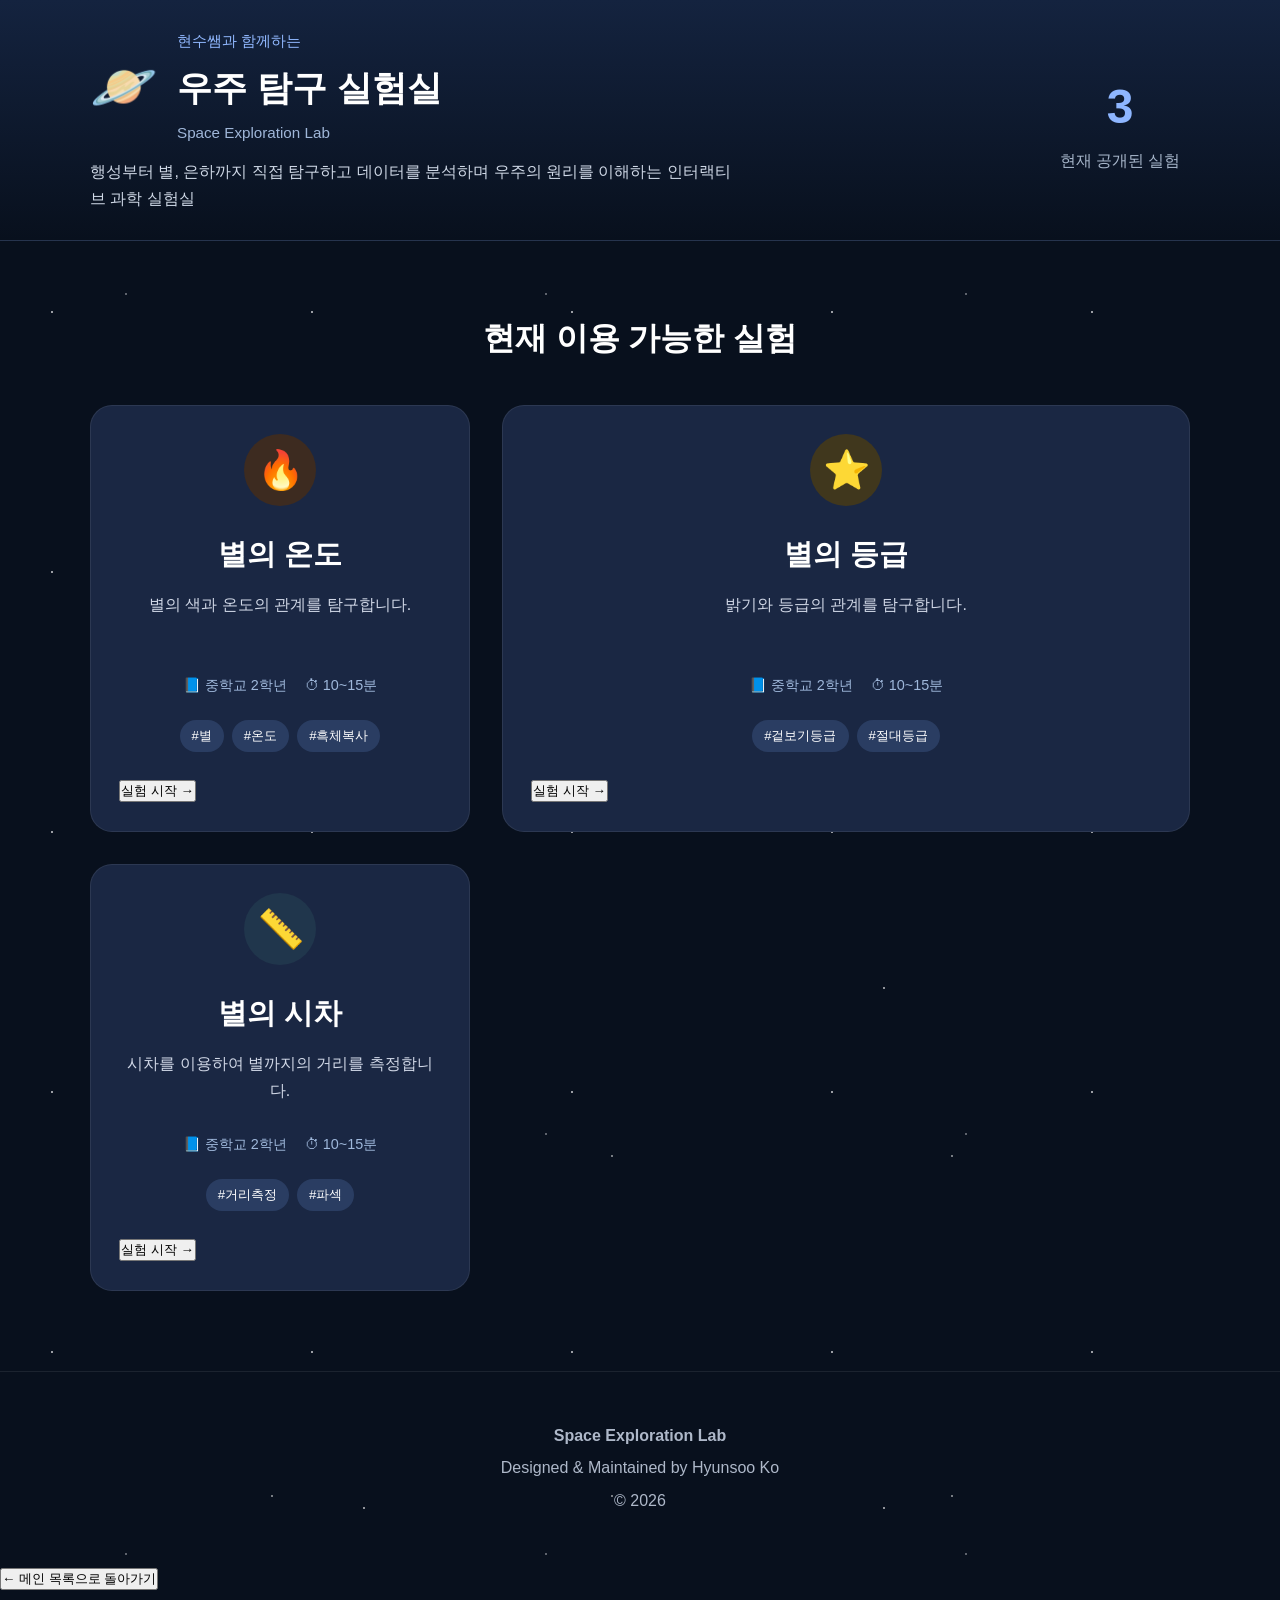
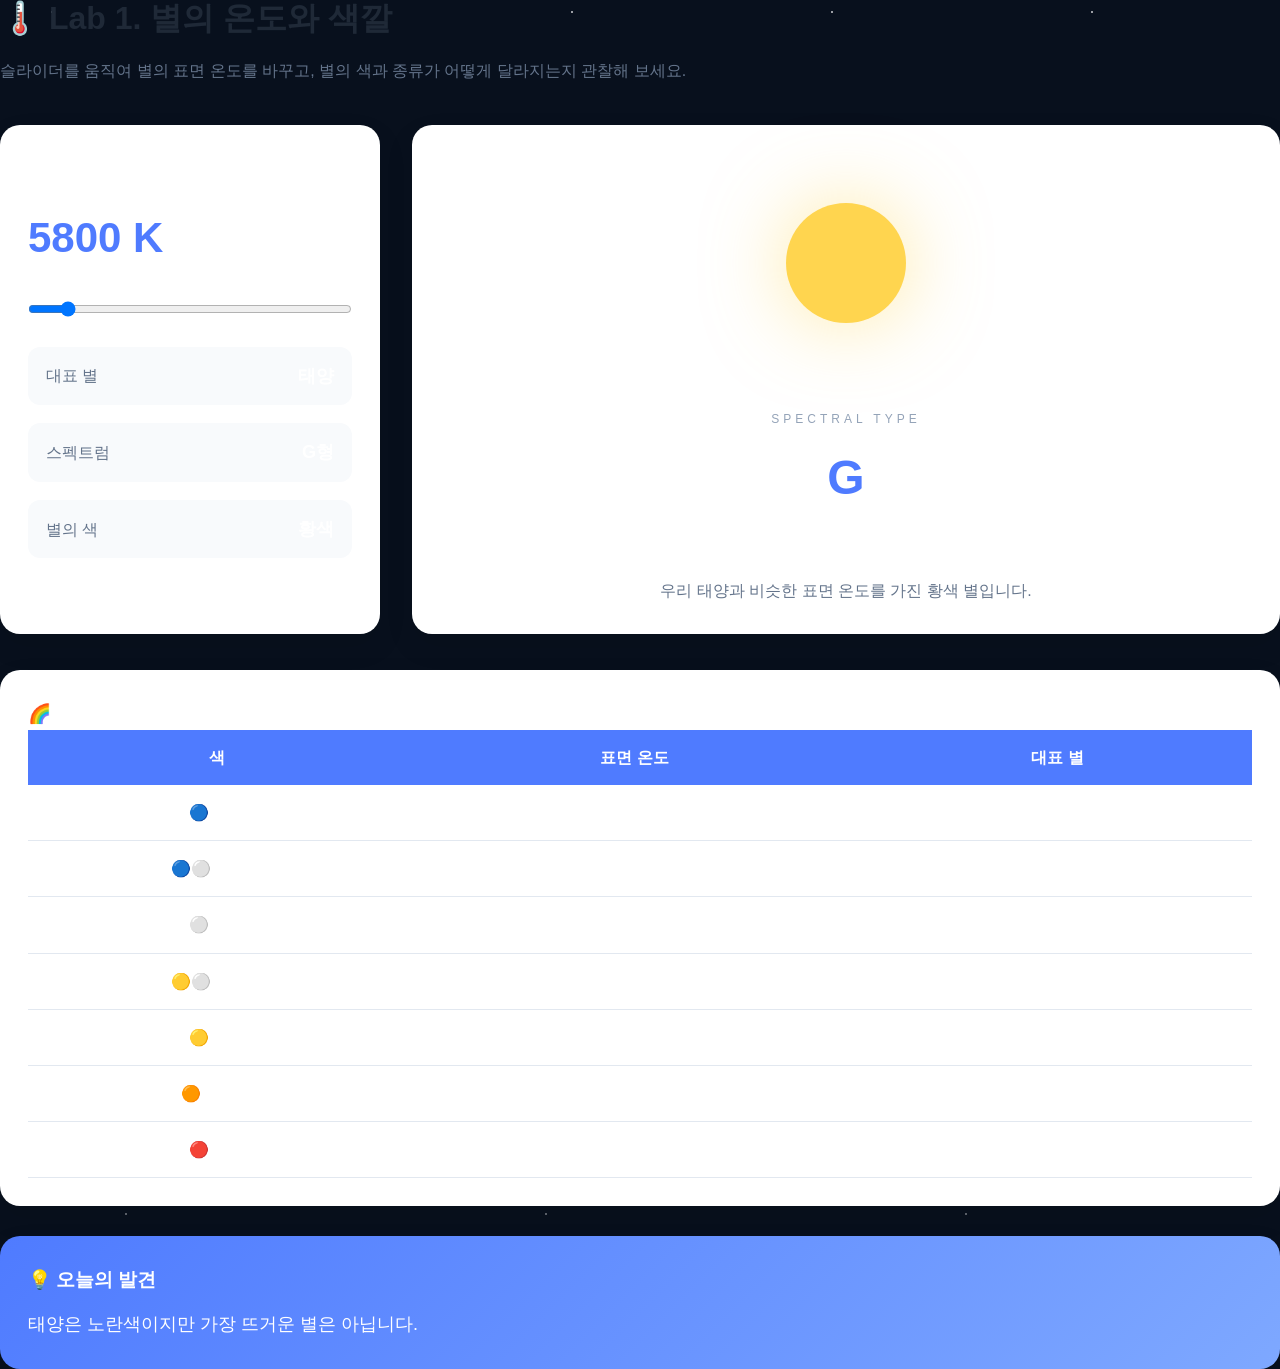
==== index.html @ e0da35cb "Update index.html" ====
<!DOCTYPE html>
<html lang="ko">
<head>
    <meta charset="UTF-8">
    <meta name="viewport" content="width=device-width, initial-scale=1.0">
    <title>현수쌤과 함께하는 우주 탐구 실험실</title>
    <link rel="stylesheet" href="css/style.css">
</head>
<body>

    <!-- ========================================== -->
    <!-- 1. 메인 페이지 (처음 접속 시 보이는 화면) -->
    <!-- ========================================== -->
    <div id="main-page">
        <!-- 상단 헤더 -->
        <header class="hero">
            <div class="hero-content">
                <div class="hero-left">
                    <div class="title-row">
                        <div class="planet">🪐</div>
                        <div>
                            <p class="subtitle">현수쌤과 함께하는</p>
                            <h1>우주 탐구 실험실</h1>
                            <p class="english">Space Exploration Lab</p>
                        </div>
                    </div>
                    <p class="description">
                        행성부터 별, 은하까지 직접 탐구하고 데이터를 분석하며
                        우주의 원리를 이해하는 인터랙티브 과학 실험실
                    </p>
                </div>
                <div class="hero-right">
                    <div class="status-number">3</div>
                    <div class="status-text">현재 공개된 실험</div>
                </div>
            </div>       
        </header>

        <!-- 실험실 선택 카드 그리드 -->
        <main class="container">
            <h2>현재 이용 가능한 실험</h2>
            <section class="lab-grid">

                <!-- [실험 1] 별의 온도 -->
                <article class="lab-card">
                    <div class="icon temperature">🔥</div>
                    <h3>별의 온도</h3>
                    <p class="summary">별의 색과 온도의 관계를 탐구합니다.</p>
                    <div class="info">
                        <span>📘 중학교 2학년</span>
                        <span>⏱ 10~15분</span>
                    </div>
                    <div class="tags">
                        <span>#별</span>
                        <span>#온도</span>
                        <span>#흑체복사</span>
                    </div>
                    <!-- data-target 속성으로 이동할 실험실 ID를 지정합니다 -->
                    <button class="start-btn" data-target="lab1-page">실험 시작 →</button>
                </article>

                <!-- [실험 2] 별의 등급 -->
                <article class="lab-card">
                    <div class="icon magnitude">⭐</div>
                    <h3>별의 등급</h3>
                    <p class="summary">밝기와 등급의 관계를 탐구합니다.</p>
                    <div class="info">
                        <span>📘 중학교 2학년</span>
                        <span>⏱ 10~15분</span>
                    </div>
                    <div class="tags">
                        <span>#겉보기등급</span>
                        <span>#절대등급</span>
                    </div>
                    <button class="start-btn" data-target="lab2-page">실험 시작 →</button>
                </article>

                <!-- [실험 3] 별의 시차 -->
                <article class="lab-card">
                    <div class="icon parallax">📏</div>
                    <h3>별의 시차</h3>
                    <p class="summary">시차를 이용하여 별까지의 거리를 측정합니다.</p>
                    <div class="info">
                        <span>📘 중학교 2학년</span>
                        <span>⏱ 10~15분</span>
                    </div>
                    <div class="tags">
                        <span>#거리측정</span>
                        <span>#파섹</span>
                    </div>
                    <button class="start-btn" data-target="lab3-page">실험 시작 →</button>
                </article>

            </section>
        </main>

        <footer>
            <p><strong>Space Exploration Lab</strong></p>
            <p>Designed & Maintained by Hyunsoo Ko</p>
            <p>© 2026</p>
        </footer>
    </div>


    <!-- ========================================== -->
    <!-- 2. Lab 1 페이지 (기본적으로 숨겨진 상태)   -->
    <!-- ========================================== -->
    <section id="lab1-page" class="lab-page hidden">
        <!-- 메인으로 돌아가는 버튼 -->
        <button class="back-btn">← 메인 목록으로 돌아가기</button>

        <h2 class="lab-title">🌡️ Lab 1. 별의 온도와 색깔</h2>
        <p class="lab-subtitle">
            슬라이더를 움직여 별의 표면 온도를 바꾸고, 별의 색과 종류가 어떻게 달라지는지 관찰해 보세요.
        </p>

        <!-- 실험 영역 (컨트롤러 & 뷰어) -->
        <div class="lab-grid">
            <!-- 왼쪽: 컨트롤 카드 -->
            <div class="control-card">
                <h3>현재 온도</h3>
                <div id="temperatureValue" class="temperature-value">5800 K</div>
                <input id="temperatureSlider" type="range" min="3000" max="30000" step="100" value="5800">

                <div class="star-info">
                    <div class="info-item"><span>대표 별</span><strong id="starName">태양</strong></div>
                    <div class="info-item"><span>스펙트럼</span><strong id="starType">G형</strong></div>
                    <div class="info-item"><span>별의 색</span><strong id="starLabel">황색</strong></div>
                </div>
            </div>

            <!-- 오른쪽: 뷰어 카드 -->
            <div class="viewer-card">
                <div class="star-wrapper">
                    <div id="starGlow" class="star-glow"></div>
                    <div id="star" class="star"></div>
                </div>
                <div class="spectral-text">SPECTRAL TYPE</div>
                <div id="spectralType" class="spectral-type">G</div>
                <h2 id="starDisplayName">태양</h2>
                <p id="starDescription">우리 태양과 비슷한 표면 온도를 가진 황색 별입니다.</p>
            </div>
        </div>

        <!-- 하단 정보 표 -->
        <div class="temperature-table">
            <h3>🌈 별의 색과 표면 온도</h3>
            <table>
                <thead>
                    <tr>
                        <th>색</th>
                        <th>표면 온도</th>
                        <th>대표 별</th>
                    </tr>
                </thead>
                <tbody>
                    <tr data-type="O"><td>🔵 청색</td><td>30,000K 이상</td><td>나오스</td></tr>
                    <tr data-type="B"><td>🔵⚪ 청백색</td><td>10,000~30,000K</td><td>리겔</td></tr>
                    <tr data-type="A"><td>⚪ 백색</td><td>7,500~10,000K</td><td>시리우스</td></tr>
                    <tr data-type="F"><td>🟡⚪ 황백색</td><td>6,000~7,500K</td><td>카노푸스</td></tr>
                    <tr data-type="G"><td>🟡 황색</td><td>5,200~6,000K</td><td>태양</td></tr>
                    <tr data-type="K"><td>🟠 주황색</td><td>3,700~5,200K</td><td>아르크투루스</td></tr>
                    <tr data-type="M"><td>🔴 적색</td><td>3,700K 이하</td><td>베텔게우스</td></tr>
                </tbody>
            </table>
        </div>

        <div class="discovery-card">
            <h3>💡 오늘의 발견</h3>
            <p id="discoveryText">태양은 노란색이지만 가장 뜨거운 별은 아닙니다.</p>
        </div>
    </section>

    <!-- 스크립트 연결 -->
    <script src="js/data.js"></script>
    <script src="js/dom.js"></script>
    <script src="js/lab1.js"></script>
    <script src="js/app.js"></script>
</body>
</html>
---- css/style.css ----
/* ===================================
   RESET
=================================== */

*{
    margin:0;
    padding:0;
    box-sizing:border-box;
}

body{

    font-family:
    "Pretendard",
    "Noto Sans KR",
    sans-serif;

    background:#08101d;

    color:white;

    line-height:1.7;

    /* 은은한 별 */
    background-image:
    radial-gradient(circle at 20% 20%, rgba(255,255,255,.6) 1px, transparent 1px),
    radial-gradient(circle at 80% 40%, rgba(255,255,255,.45) 1px, transparent 1px),
    radial-gradient(circle at 30% 70%, rgba(255,255,255,.35) 1px, transparent 1px),
    radial-gradient(circle at 70% 90%, rgba(255,255,255,.55) 1px, transparent 1px);

    background-size:
    260px 260px,
    340px 340px,
    420px 420px,
    520px 520px;

}


/* ===================================
   HERO
=================================== */

.hero{

    padding:28px 24px;

    background:
    linear-gradient(
    180deg,
    #14233f,
    #08101d);

    border-bottom:1px solid rgba(255,255,255,.08);

}

.hero-content{

    max-width:1100px;

    margin:auto;

    display:flex;

    justify-content:space-between;

    align-items:center;

    gap:40px;

}

.hero-left{

    flex:1;

}

.title-row{

    display:flex;

    align-items:center;

    gap:20px;

    margin-bottom:12px;

}

.planet{

    font-size:54px;

}

.subtitle{

    color:#91b8ff;

    font-size:.95rem;

    margin-bottom:4px;

}

.hero h1{

    font-size:2.2rem;

    margin-bottom:2px;

}

.english{

    color:#9fb6d8;

    font-size:.95rem;

}

.description{

    color:#cfd8e6;

    max-width:650px;

}

.hero-right{

    text-align:center;

    min-width:140px;

}

.status-number{

    font-size:3rem;

    font-weight:700;

    color:#8eb6ff;

}

.hero-right{

    text-align:center;

    min-width:140px;

}

.status{

    margin-top:30px;

    display:inline-block;

    padding:10px 22px;

    border-radius:999px;

    background:rgba(255,255,255,.08);

    border:1px solid rgba(255,255,255,.08);

}

.status-number{

    font-size:3rem;

    font-weight:700;

    color:#8eb6ff;

}

.status-text{

    color:#a7b6ca;

}

/* ===================================
   CONTAINER
=================================== */

.container{

    width:min(1100px,92%);

    margin:70px auto;

}

.container h2{

    text-align:center;

    font-size:2rem;

    margin-bottom:40px;

}


/* ===================================
   GRID
=================================== */

.lab-grid{

    display:grid;

    grid-template-columns:
    repeat(auto-fit,minmax(270px,310px));

    justify-content:center;

    gap:26px;

}


/* ===================================
   CARD
=================================== */

.lab-card{

    background:#1a2743;

    border-radius:22px;

    padding:28px;

    border:1px solid rgba(255,255,255,.08);

    transition:.25s;

}

.lab-card:hover{

    transform:translateY(-6px);

    border-color:#5b93ff;

    box-shadow:
    0 12px 30px rgba(0,0,0,.35);

}


/* ===================================
   ICON
=================================== */

.icon{

    width:72px;

    height:72px;

    margin:0 auto 24px;

    border-radius:50%;

    display:flex;

    justify-content:center;

    align-items:center;

    font-size:38px;

    transition:.25s;

}

/* 카드별 색 */

.temperature{

    background:#3d2b20;

}

.magnitude{

    background:#40371d;

}

.parallax{

    background:#20364c;

}

.lab-card:hover .icon{

    transform:scale(1.08);

}


/* ===================================
   TEXT
=================================== */

.lab-card h3{

    text-align:center;

    font-size:1.8rem;

    margin-bottom:12px;

}

.summary{

    text-align:center;

    color:#d0d7e6;

    min-height:60px;

}


/* ===================================
   INFO
=================================== */

.info{

    display:flex;

    justify-content:center;

    gap:18px;

    flex-wrap:wrap;

    margin:22px 0;

    color:#9fb8db;

    font-size:.9rem;

}


/* ===================================
   TAG
=================================== */

.tags{

    display:flex;

    justify-content:center;

    gap:8px;

    flex-wrap:wrap;

    margin-bottom:24px;

}

.tags span{

    background:#2a3d62;

    padding:5px 12px;

    border-radius:20px;

    font-size:.82rem;

}


/* ===================================
   BUTTON
=================================== */

.btn{

    display:block;

    text-align:center;

    text-decoration:none;

    padding:14px;

    border-radius:14px;

    background:#5f84f4;

    color:white;

    font-weight:700;

    transition:.25s;

}

.btn:hover{

    background:#7b9dff;

}


/* ===================================
   FOOTER
=================================== */

footer{

    margin-top:80px;

    padding:45px;

    text-align:center;

    color:#aeb8c9;

    border-top:1px solid rgba(255,255,255,.08);

}

footer p{

    margin:5px 0;

}


/* ===================================
   MOBILE
=================================== */

@media(max-width:768px){

.hero-content{

    flex-direction:column;

    text-align:center;

}

.title-row{

    justify-content:center;

}

.description{

    text-align:center;

}

}

/* ======================================
   LAB 1 : 별의 온도와 색깔
====================================== */

.lab-section{
    max-width:1200px;
    margin:80px auto;
    padding:0 24px;
}

.lab-title{
    font-size:2rem;
    font-weight:700;
    color:#1f2937;
    margin-bottom:12px;
}

.lab-subtitle{
    color:#64748b;
    margin-bottom:40px;
    line-height:1.7;
}

.lab-grid{

    display:grid;

    grid-template-columns:380px 1fr;

    gap:32px;

    align-items:stretch;

}

/* -----------------------
   카드 공통
------------------------ */

.control-card,
.viewer-card,
.temperature-table,
.discovery-card{

    background:white;

    border-radius:20px;

    padding:28px;

    box-shadow:0 12px 30px rgba(0,0,0,.08);

}

/* -----------------------
   왼쪽 카드
------------------------ */

.control-card h3{

    margin-bottom:18px;

}

.temperature-value{

    font-size:42px;

    font-weight:800;

    color:#4F7BFF;

    margin-bottom:24px;

}

#temperatureSlider{

    width:100%;

    margin-bottom:30px;

    cursor:pointer;

}

/* -----------------------
   정보 카드
------------------------ */

.star-info{

    display:flex;

    flex-direction:column;

    gap:18px;

}

.info-item{

    display:flex;

    justify-content:space-between;

    align-items:center;

    padding:14px 18px;

    border-radius:12px;

    background:#f8fafc;

}

.info-item span{

    color:#64748b;

}

.info-item strong{

    font-size:18px;

}

/* -----------------------
   오른쪽
------------------------ */

.viewer-card{

    display:flex;

    flex-direction:column;

    justify-content:center;

    align-items:center;

    text-align:center;

}

/* 별 */

.star-wrapper{

    position:relative;

    width:220px;

    height:220px;

    margin-bottom:24px;

}

.star-glow{

    position:absolute;

    inset:0;

    border-radius:50%;

    filter:blur(35px);

    opacity:.7;

    transition:.35s;

}

.star{

    position:absolute;

    left:50%;

    top:50%;

    transform:translate(-50%,-50%);

    width:120px;

    height:120px;

    border-radius:50%;

    background:#FFD54F;

    box-shadow:0 0 80px rgba(255,213,79,.5);

    transition:
    background .4s,
    box-shadow .4s,
    transform .3s;

}

/* -----------------------
   스펙트럼
------------------------ */

.spectral-text{

    margin-top:12px;

    letter-spacing:4px;

    font-size:12px;

    color:#94a3b8;

}

.spectral-type{

    font-size:48px;

    font-weight:700;

    color:#4F7BFF;

    margin:8px 0;

}

#starDisplayName{

    margin-top:10px;

}

#starDescription{

    max-width:420px;

    color:#64748b;

    line-height:1.8;

}

/* -----------------------
   표
------------------------ */

.temperature-table{

    margin-top:36px;

}

.temperature-table table{

    width:100%;

    border-collapse:collapse;

}

.temperature-table th{

    background:#4F7BFF;

    color:white;

    padding:14px;

}

.temperature-table td{

    padding:14px;

    text-align:center;

    border-bottom:1px solid #e2e8f0;

}

.temperature-table tbody tr{

    transition:.3s;

}

/* JS가 active 붙임 */

.temperature-table tbody tr.active{

    background:#eef4ff;

    border-left:6px solid #4F7BFF;

    transform:scale(1.01);

}

/* -----------------------
   발견 카드
------------------------ */

.discovery-card{

    margin-top:30px;

    background:linear-gradient(
    135deg,
    #4F7BFF,
    #7EA8FF
    );

    color:white;

}

.discovery-card h3{

    margin-bottom:12px;

}

.discovery-card p{

    line-height:1.8;

    font-size:18px;

}

/* -----------------------
   반응형
------------------------ */

@media(max-width:900px){

.lab-grid{

grid-template-columns:1fr;

}

.star-wrapper{

width:180px;
height:180px;

}

.star{

width:100px;
height:100px;

}

}
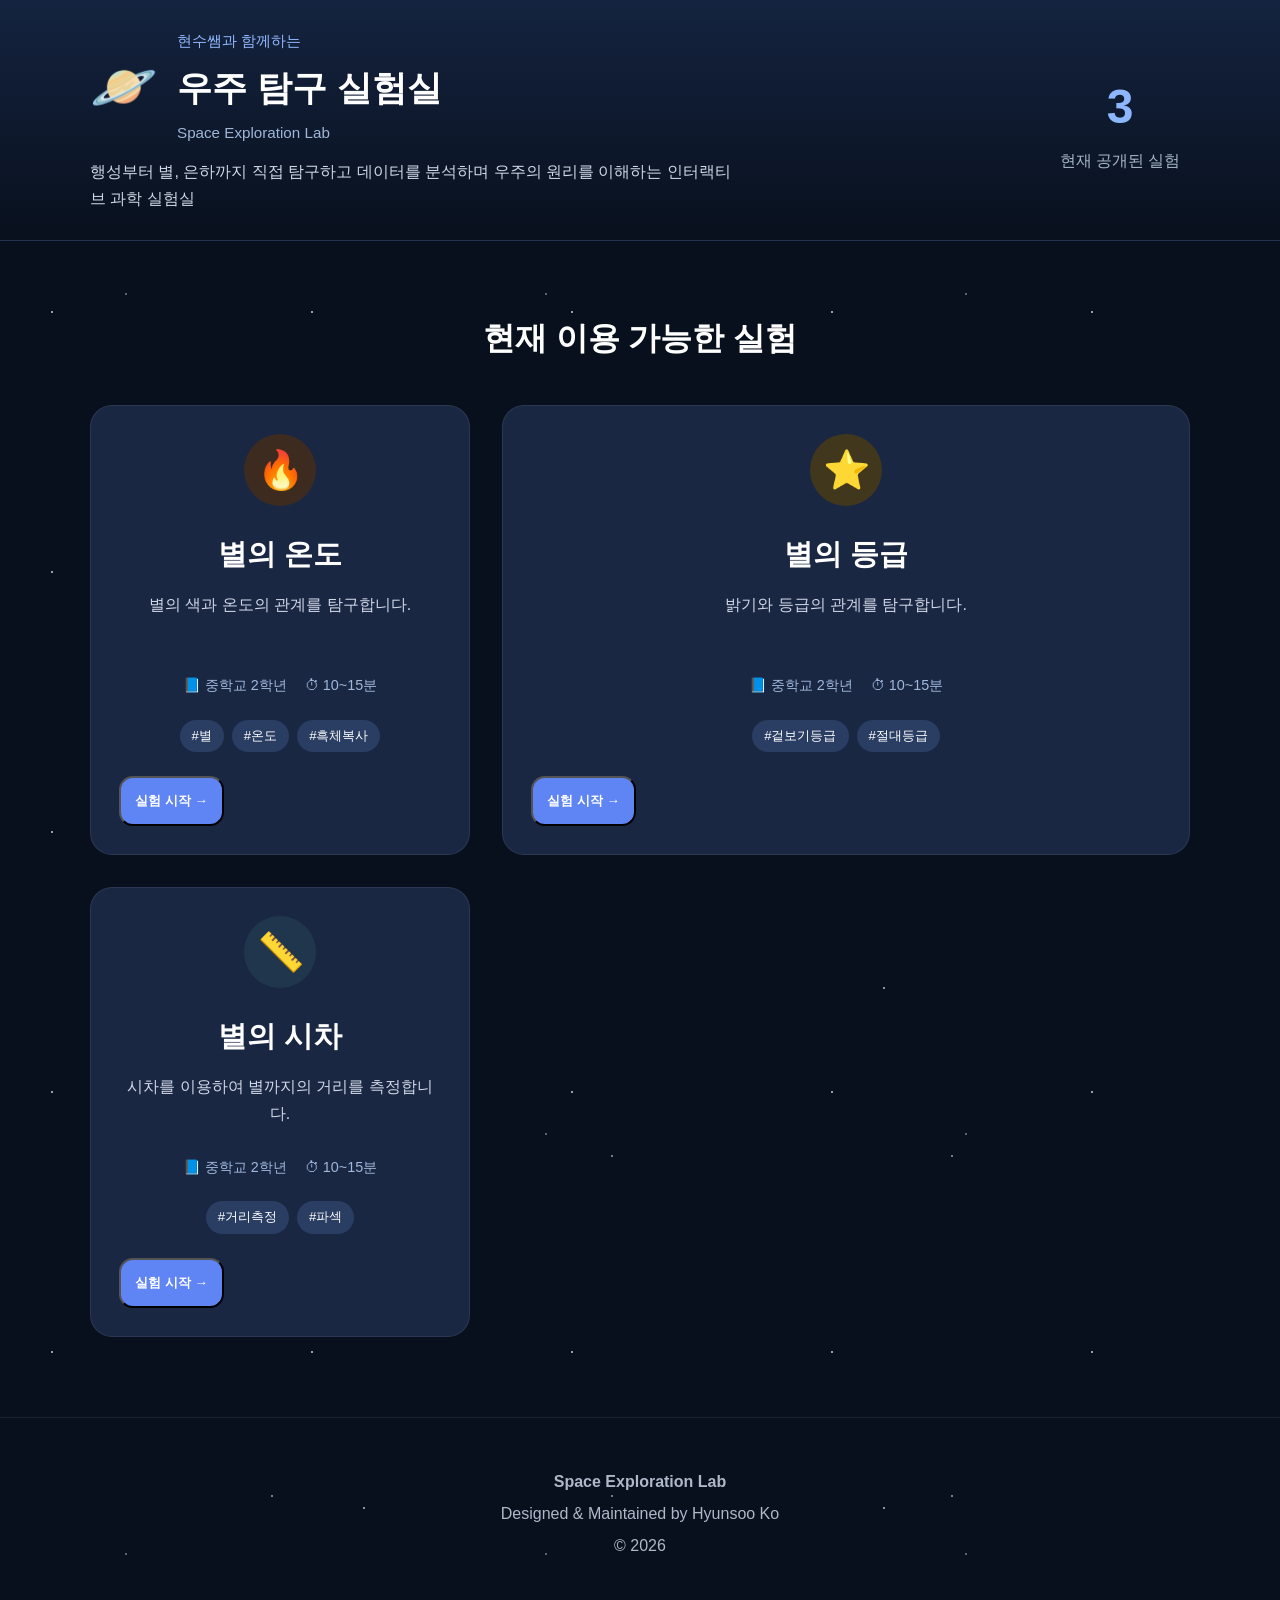
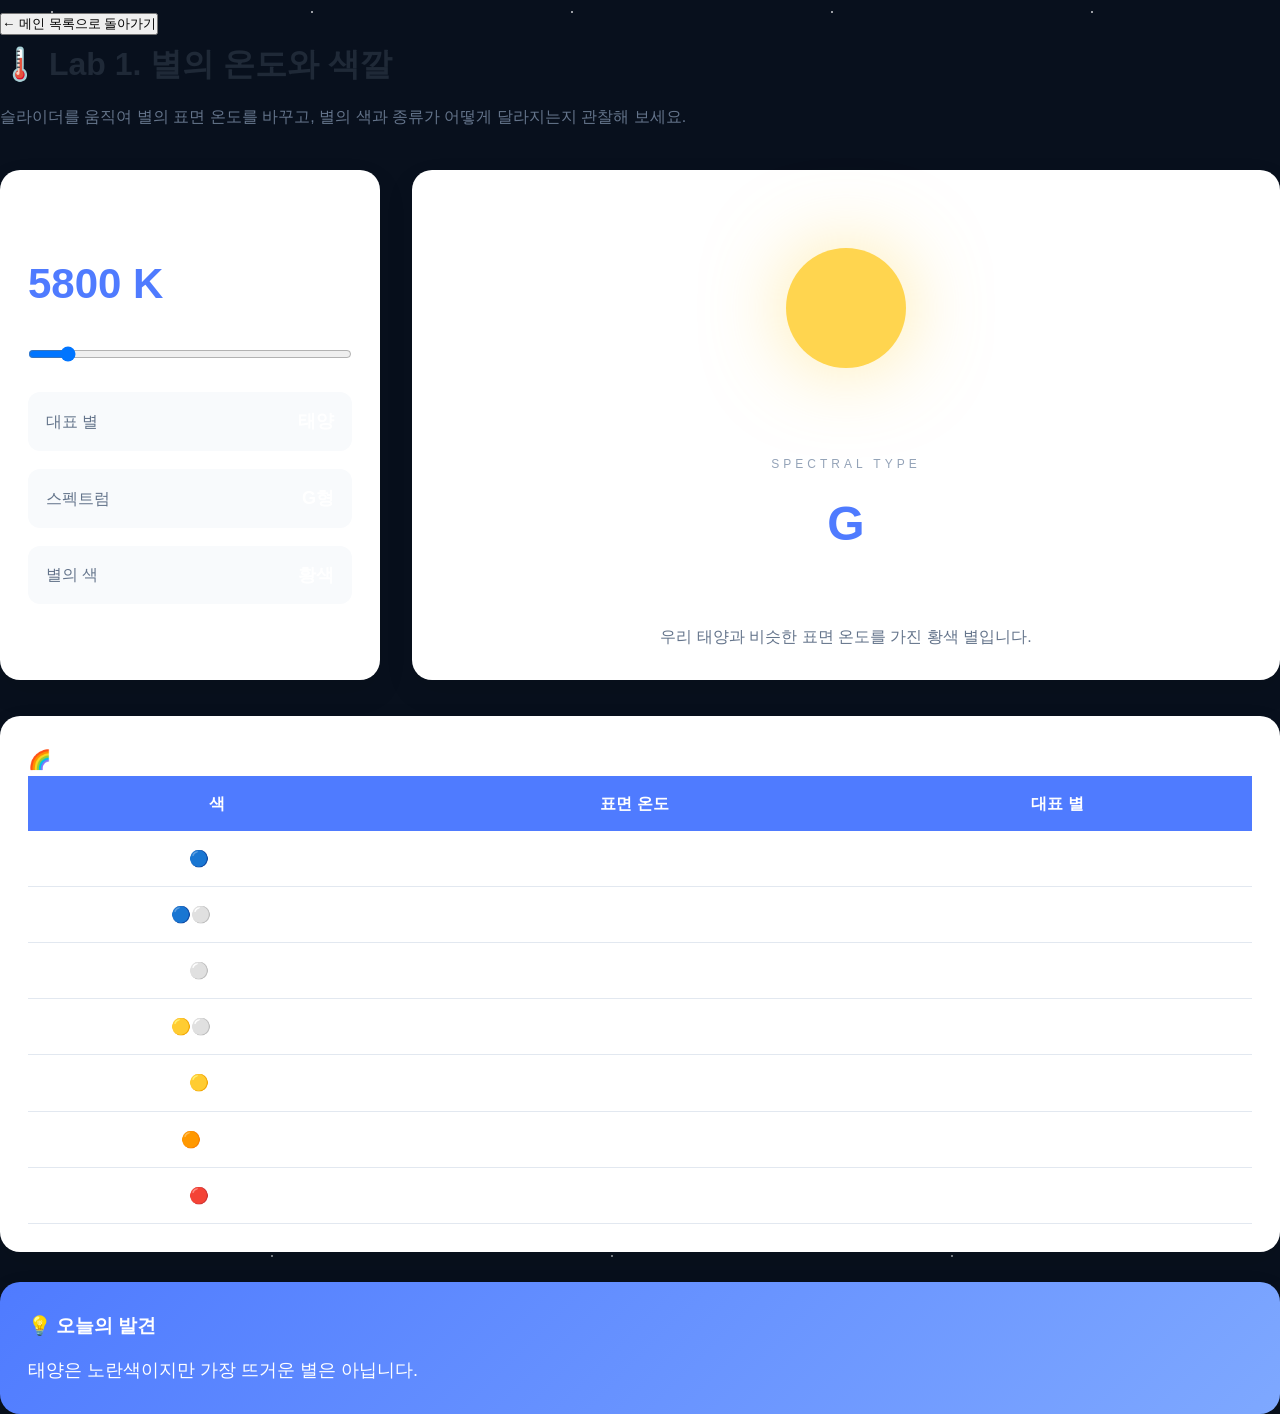
==== commit dec7ade0: "Update index.html" ====
--- a/index.html
+++ b/index.html
@@ -9,10 +9,9 @@
 <body>
 
     <!-- ========================================== -->
-    <!-- 1. 메인 페이지 (처음 접속 시 보이는 화면) -->
+    <!-- 1. 메인 페이지 (처음 화면)                  -->
     <!-- ========================================== -->
     <div id="main-page">
-        <!-- 상단 헤더 -->
         <header class="hero">
             <div class="hero-content">
                 <div class="hero-left">
@@ -36,12 +35,11 @@
             </div>       
         </header>
 
-        <!-- 실험실 선택 카드 그리드 -->
         <main class="container">
             <h2>현재 이용 가능한 실험</h2>
             <section class="lab-grid">
 
-                <!-- [실험 1] 별의 온도 -->
+                <!-- [실험 1] 별의 온도 (버튼 디자인 수정 완료!) -->
                 <article class="lab-card">
                     <div class="icon temperature">🔥</div>
                     <h3>별의 온도</h3>
@@ -55,8 +53,8 @@
                         <span>#온도</span>
                         <span>#흑체복사</span>
                     </div>
-                    <!-- data-target 속성으로 이동할 실험실 ID를 지정합니다 -->
-                    <button class="start-btn" data-target="lab1-page">실험 시작 →</button>
+                    <!-- 버튼 클래스를 btn으로 통일하고 data-target 추가 -->
+                    <button class="btn start-btn" data-target="lab1-page">실험 시작 →</button>
                 </article>
 
                 <!-- [실험 2] 별의 등급 -->
@@ -72,7 +70,7 @@
                         <span>#겉보기등급</span>
                         <span>#절대등급</span>
                     </div>
-                    <button class="start-btn" data-target="lab2-page">실험 시작 →</button>
+                    <button class="btn start-btn" data-target="lab2-page">실험 시작 →</button>
                 </article>
 
                 <!-- [실험 3] 별의 시차 -->
@@ -88,7 +86,7 @@
                         <span>#거리측정</span>
                         <span>#파섹</span>
                     </div>
-                    <button class="start-btn" data-target="lab3-page">실험 시작 →</button>
+                    <button class="btn start-btn" data-target="lab3-page">실험 시작 →</button>
                 </article>
 
             </section>
@@ -103,10 +101,9 @@
 
 
     <!-- ========================================== -->
-    <!-- 2. Lab 1 페이지 (기본적으로 숨겨진 상태)   -->
+    <!-- 2. Lab 1 실험실 페이지 (기본 숨김)          -->
     <!-- ========================================== -->
     <section id="lab1-page" class="lab-page hidden">
-        <!-- 메인으로 돌아가는 버튼 -->
         <button class="back-btn">← 메인 목록으로 돌아가기</button>
 
         <h2 class="lab-title">🌡️ Lab 1. 별의 온도와 색깔</h2>
@@ -114,9 +111,8 @@
             슬라이더를 움직여 별의 표면 온도를 바꾸고, 별의 색과 종류가 어떻게 달라지는지 관찰해 보세요.
         </p>
 
-        <!-- 실험 영역 (컨트롤러 & 뷰어) -->
         <div class="lab-grid">
-            <!-- 왼쪽: 컨트롤 카드 -->
+            <!-- 왼쪽 컨트롤러 -->
             <div class="control-card">
                 <h3>현재 온도</h3>
                 <div id="temperatureValue" class="temperature-value">5800 K</div>
@@ -129,7 +125,7 @@
                 </div>
             </div>
 
-            <!-- 오른쪽: 뷰어 카드 -->
+            <!-- 오른쪽 뷰어 -->
             <div class="viewer-card">
                 <div class="star-wrapper">
                     <div id="starGlow" class="star-glow"></div>
@@ -142,7 +138,6 @@
             </div>
         </div>
 
-        <!-- 하단 정보 표 -->
         <div class="temperature-table">
             <h3>🌈 별의 색과 표면 온도</h3>
             <table>
@@ -171,7 +166,7 @@
         </div>
     </section>
 
-    <!-- 스크립트 연결 -->
+    <!-- 스크립트 파일들 -->
     <script src="js/data.js"></script>
     <script src="js/dom.js"></script>
     <script src="js/lab1.js"></script>
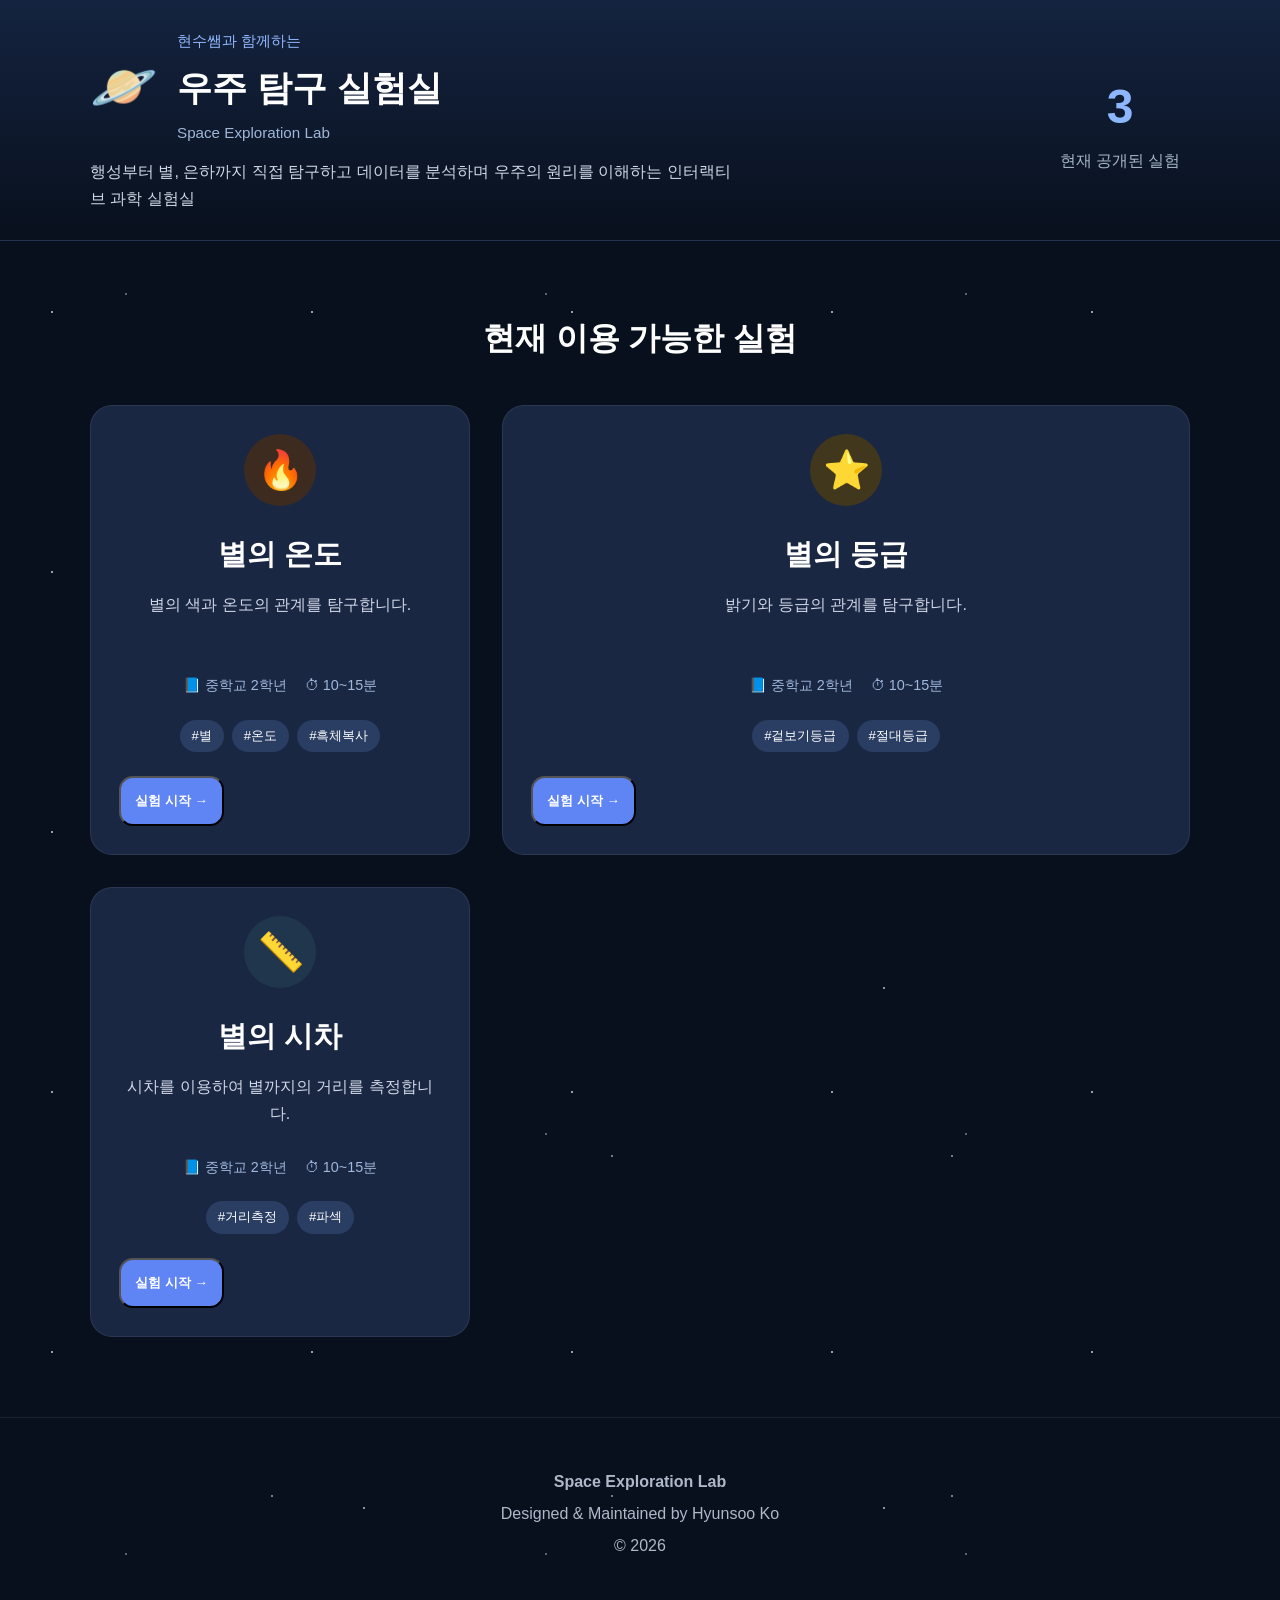
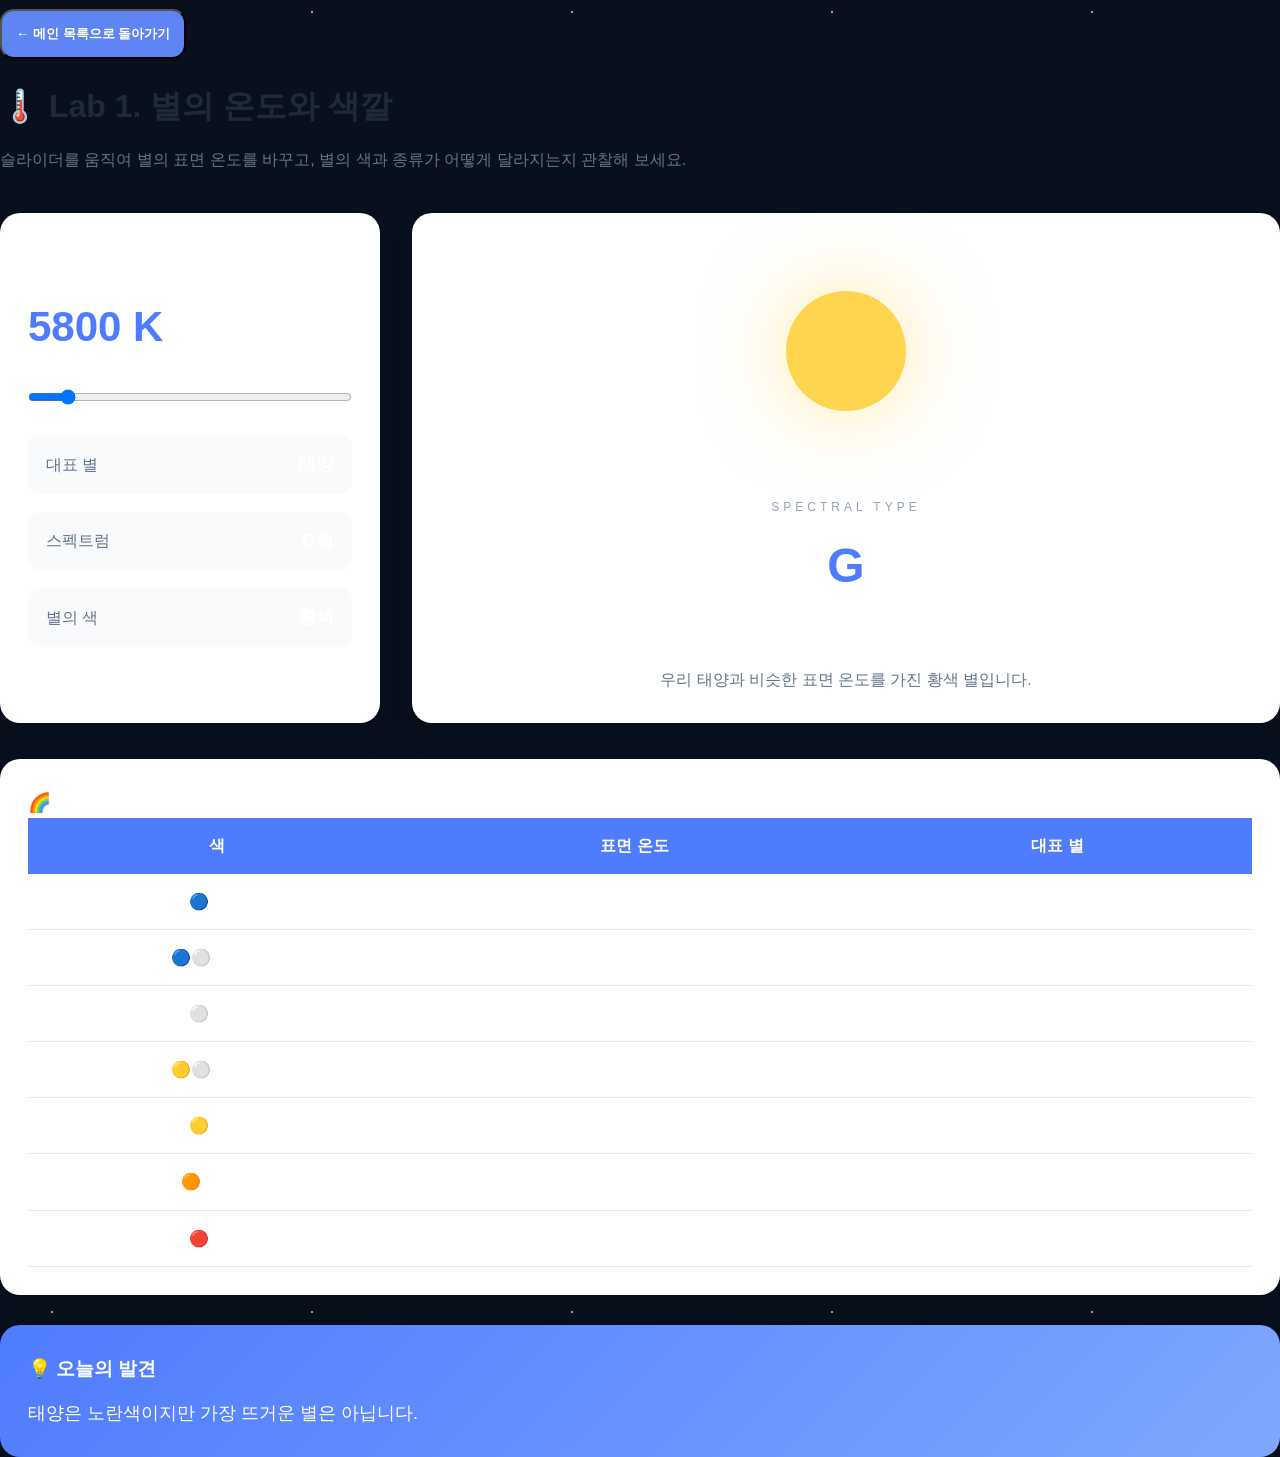
==== commit 1c5bd2ac: "Update index.html" ====
--- a/index.html
+++ b/index.html
@@ -9,7 +9,7 @@
 <body>
 
     <!-- ========================================== -->
-    <!-- 1. 메인 페이지 (처음 화면)                  -->
+    <!-- 1. 메인 페이지                               -->
     <!-- ========================================== -->
     <div id="main-page">
         <header class="hero">
@@ -39,7 +39,7 @@
             <h2>현재 이용 가능한 실험</h2>
             <section class="lab-grid">
 
-                <!-- [실험 1] 별의 온도 (버튼 디자인 수정 완료!) -->
+                <!-- [실험 1] 별의 온도 -->
                 <article class="lab-card">
                     <div class="icon temperature">🔥</div>
                     <h3>별의 온도</h3>
@@ -53,8 +53,8 @@
                         <span>#온도</span>
                         <span>#흑체복사</span>
                     </div>
-                    <!-- 버튼 클래스를 btn으로 통일하고 data-target 추가 -->
-                    <button class="btn start-btn" data-target="lab1-page">실험 시작 →</button>
+                    <!-- 기존 .btn 스타일을 유지하되, 이동 목표(data-target) 지정 -->
+                    <button class="btn" data-target="lab1-page">실험 시작 →</button>
                 </article>
 
                 <!-- [실험 2] 별의 등급 -->
@@ -70,7 +70,7 @@
                         <span>#겉보기등급</span>
                         <span>#절대등급</span>
                     </div>
-                    <button class="btn start-btn" data-target="lab2-page">실험 시작 →</button>
+                    <button class="btn" data-target="lab2-page">실험 시작 →</button>
                 </article>
 
                 <!-- [실험 3] 별의 시차 -->
@@ -86,7 +86,7 @@
                         <span>#거리측정</span>
                         <span>#파섹</span>
                     </div>
-                    <button class="btn start-btn" data-target="lab3-page">실험 시작 →</button>
+                    <button class="btn" data-target="lab3-page">실험 시작 →</button>
                 </article>
 
             </section>
@@ -101,10 +101,10 @@
 
 
     <!-- ========================================== -->
-    <!-- 2. Lab 1 실험실 페이지 (기본 숨김)          -->
+    <!-- 2. Lab 1 실험실 페이지                       -->
     <!-- ========================================== -->
     <section id="lab1-page" class="lab-page hidden">
-        <button class="back-btn">← 메인 목록으로 돌아가기</button>
+        <button class="btn back-btn" style="width: auto; margin-bottom: 20px;">← 메인 목록으로 돌아가기</button>
 
         <h2 class="lab-title">🌡️ Lab 1. 별의 온도와 색깔</h2>
         <p class="lab-subtitle">
@@ -112,7 +112,6 @@
         </p>
 
         <div class="lab-grid">
-            <!-- 왼쪽 컨트롤러 -->
             <div class="control-card">
                 <h3>현재 온도</h3>
                 <div id="temperatureValue" class="temperature-value">5800 K</div>
@@ -125,7 +124,6 @@
                 </div>
             </div>
 
-            <!-- 오른쪽 뷰어 -->
             <div class="viewer-card">
                 <div class="star-wrapper">
                     <div id="starGlow" class="star-glow"></div>
@@ -166,7 +164,6 @@
         </div>
     </section>
 
-    <!-- 스크립트 파일들 -->
     <script src="js/data.js"></script>
     <script src="js/dom.js"></script>
     <script src="js/lab1.js"></script>
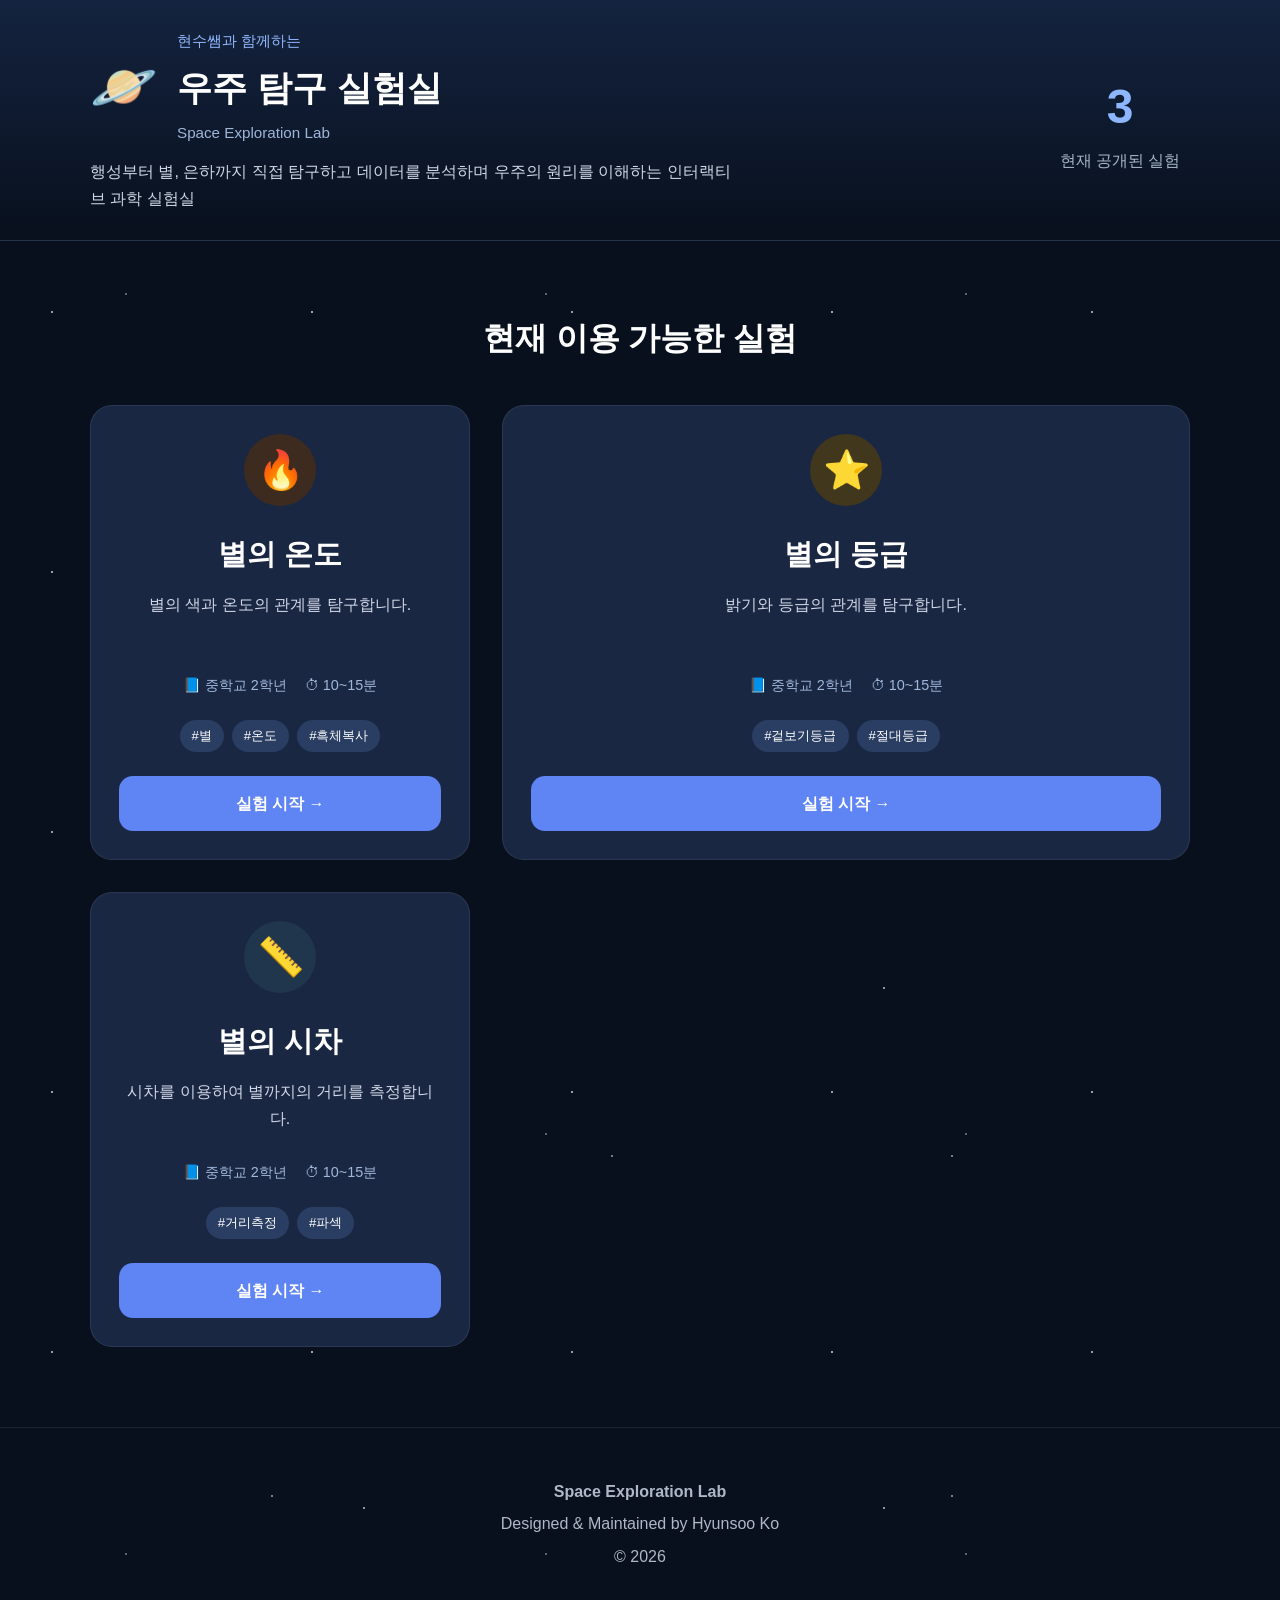
==== commit 9f7df945: "Update index.html" ====
--- a/index.html
+++ b/index.html
@@ -11,7 +11,7 @@
     <!-- ========================================== -->
     <!-- 1. 메인 페이지                               -->
     <!-- ========================================== -->
-    <div id="main-page">
+    <div id="main-page" class="view-section">
         <header class="hero">
             <div class="hero-content">
                 <div class="hero-left">
@@ -53,8 +53,8 @@
                         <span>#온도</span>
                         <span>#흑체복사</span>
                     </div>
-                    <!-- 기존 .btn 스타일을 유지하되, 이동 목표(data-target) 지정 -->
-                    <button class="btn" data-target="lab1-page">실험 시작 →</button>
+                    <!-- href를 이용하여 #lab1-page로 명확히 이동합니다 -->
+                    <a href="#lab1-page" class="btn">실험 시작 →</a>
                 </article>
 
                 <!-- [실험 2] 별의 등급 -->
@@ -70,7 +70,7 @@
                         <span>#겉보기등급</span>
                         <span>#절대등급</span>
                     </div>
-                    <button class="btn" data-target="lab2-page">실험 시작 →</button>
+                    <a href="#lab2-page" class="btn">실험 시작 →</a>
                 </article>
 
                 <!-- [실험 3] 별의 시차 -->
@@ -86,7 +86,7 @@
                         <span>#거리측정</span>
                         <span>#파섹</span>
                     </div>
-                    <button class="btn" data-target="lab3-page">실험 시작 →</button>
+                    <a href="#lab3-page" class="btn">실험 시작 →</a>
                 </article>
 
             </section>
@@ -103,8 +103,8 @@
     <!-- ========================================== -->
     <!-- 2. Lab 1 실험실 페이지                       -->
     <!-- ========================================== -->
-    <section id="lab1-page" class="lab-page hidden">
-        <button class="btn back-btn" style="width: auto; margin-bottom: 20px;">← 메인 목록으로 돌아가기</button>
+    <div id="lab1-page" class="view-section hidden">
+        <a href="#main-page" class="btn back-btn">← 메인 목록으로 돌아가기</a>
 
         <h2 class="lab-title">🌡️ Lab 1. 별의 온도와 색깔</h2>
         <p class="lab-subtitle">
@@ -162,8 +162,9 @@
             <h3>💡 오늘의 발견</h3>
             <p id="discoveryText">태양은 노란색이지만 가장 뜨거운 별은 아닙니다.</p>
         </div>
-    </section>
+    </div>
 
+    <!-- 스크립트 파일 연결 -->
     <script src="js/data.js"></script>
     <script src="js/dom.js"></script>
     <script src="js/lab1.js"></script>
--- a/css/style.css
+++ b/css/style.css
@@ -838,3 +838,31 @@
 }
 
 }
+
+/* 요소를 완벽히 숨겨주는 클래스 */
+.hidden {
+    display: none !important;
+}
+
+/* 메인으로 돌아가는 버튼 스타일 */
+.back-btn {
+    background-color: #4f46e5;
+    color: white;
+    border: none;
+    padding: 10px 18px;
+    border-radius: 8px;
+    font-size: 0.95rem;
+    font-weight: 600;
+    cursor: pointer;
+    margin-bottom: 20px;
+    transition: background 0.2s ease;
+}
+
+.back-btn:hover {
+    background-color: #4338ca;
+}
+
+/* 화면 숨김 처리용 클래스 */
+.hidden {
+    display: none !important;
+}
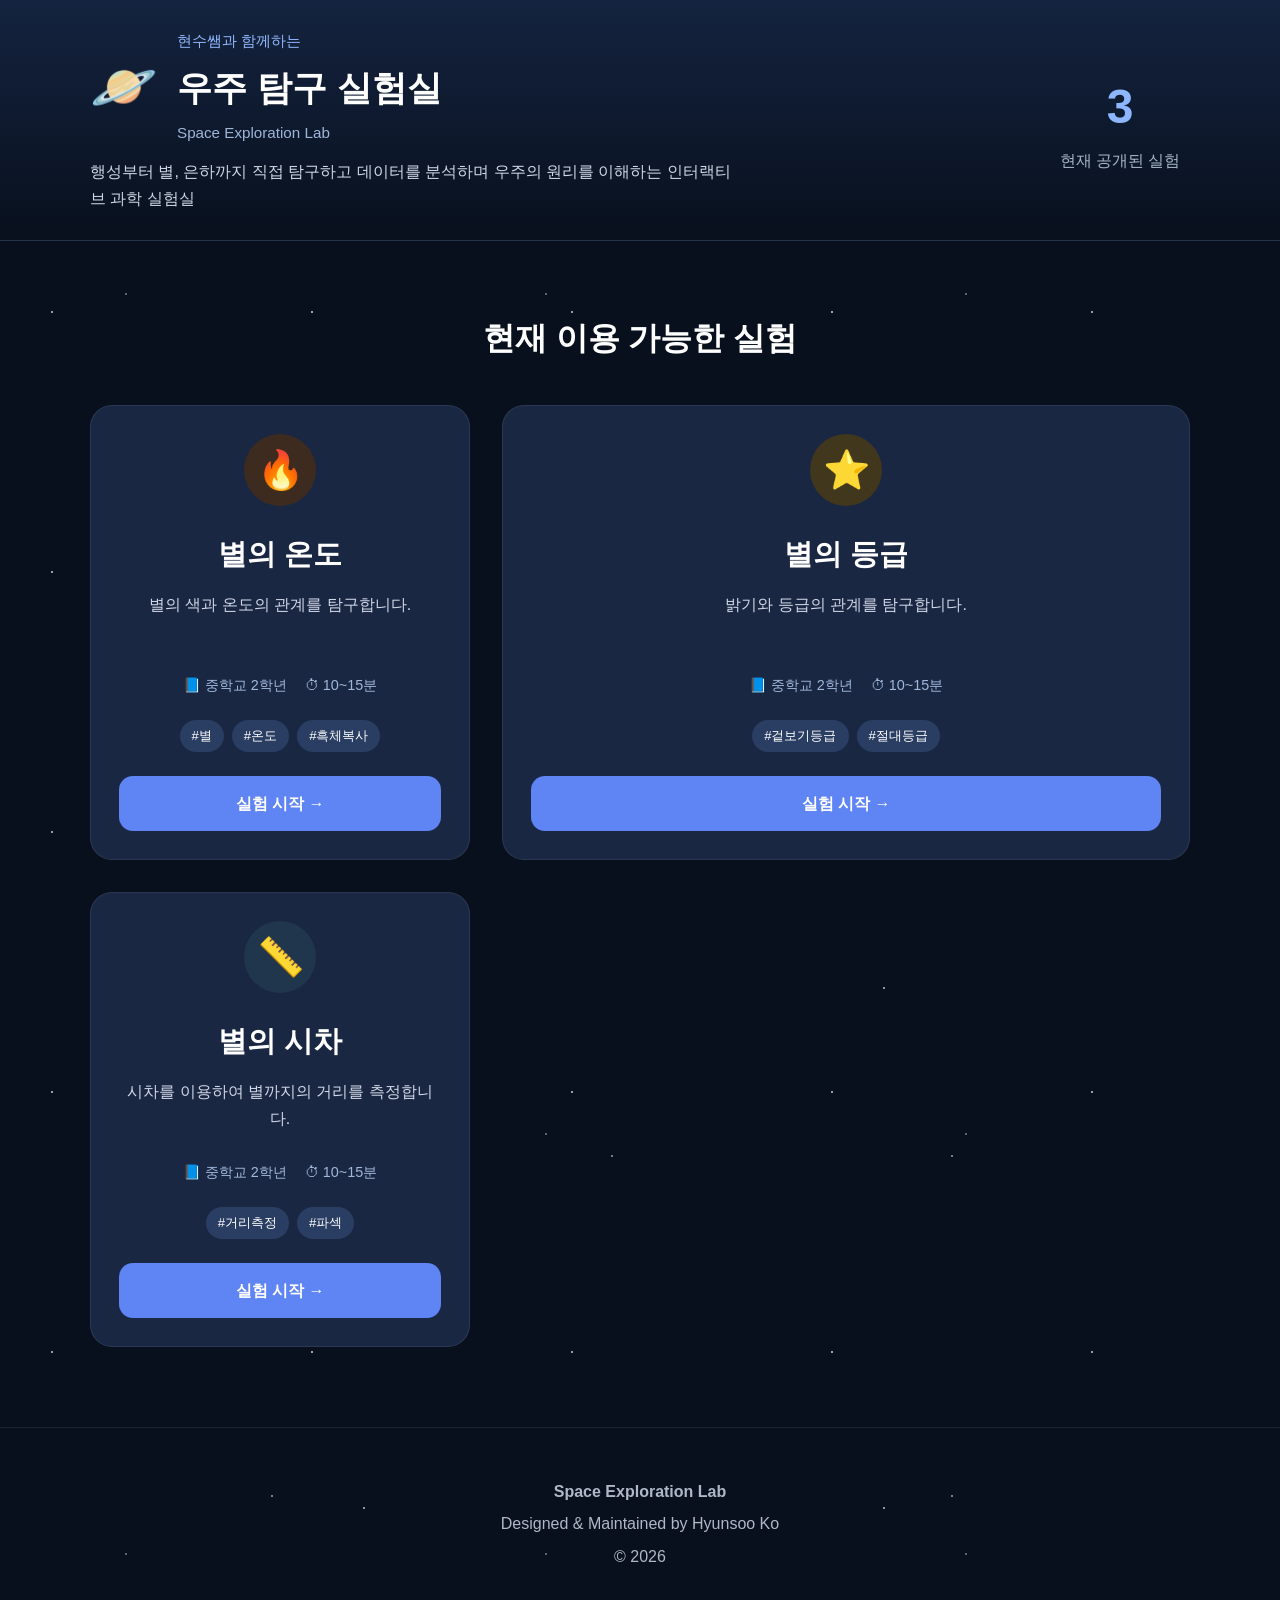
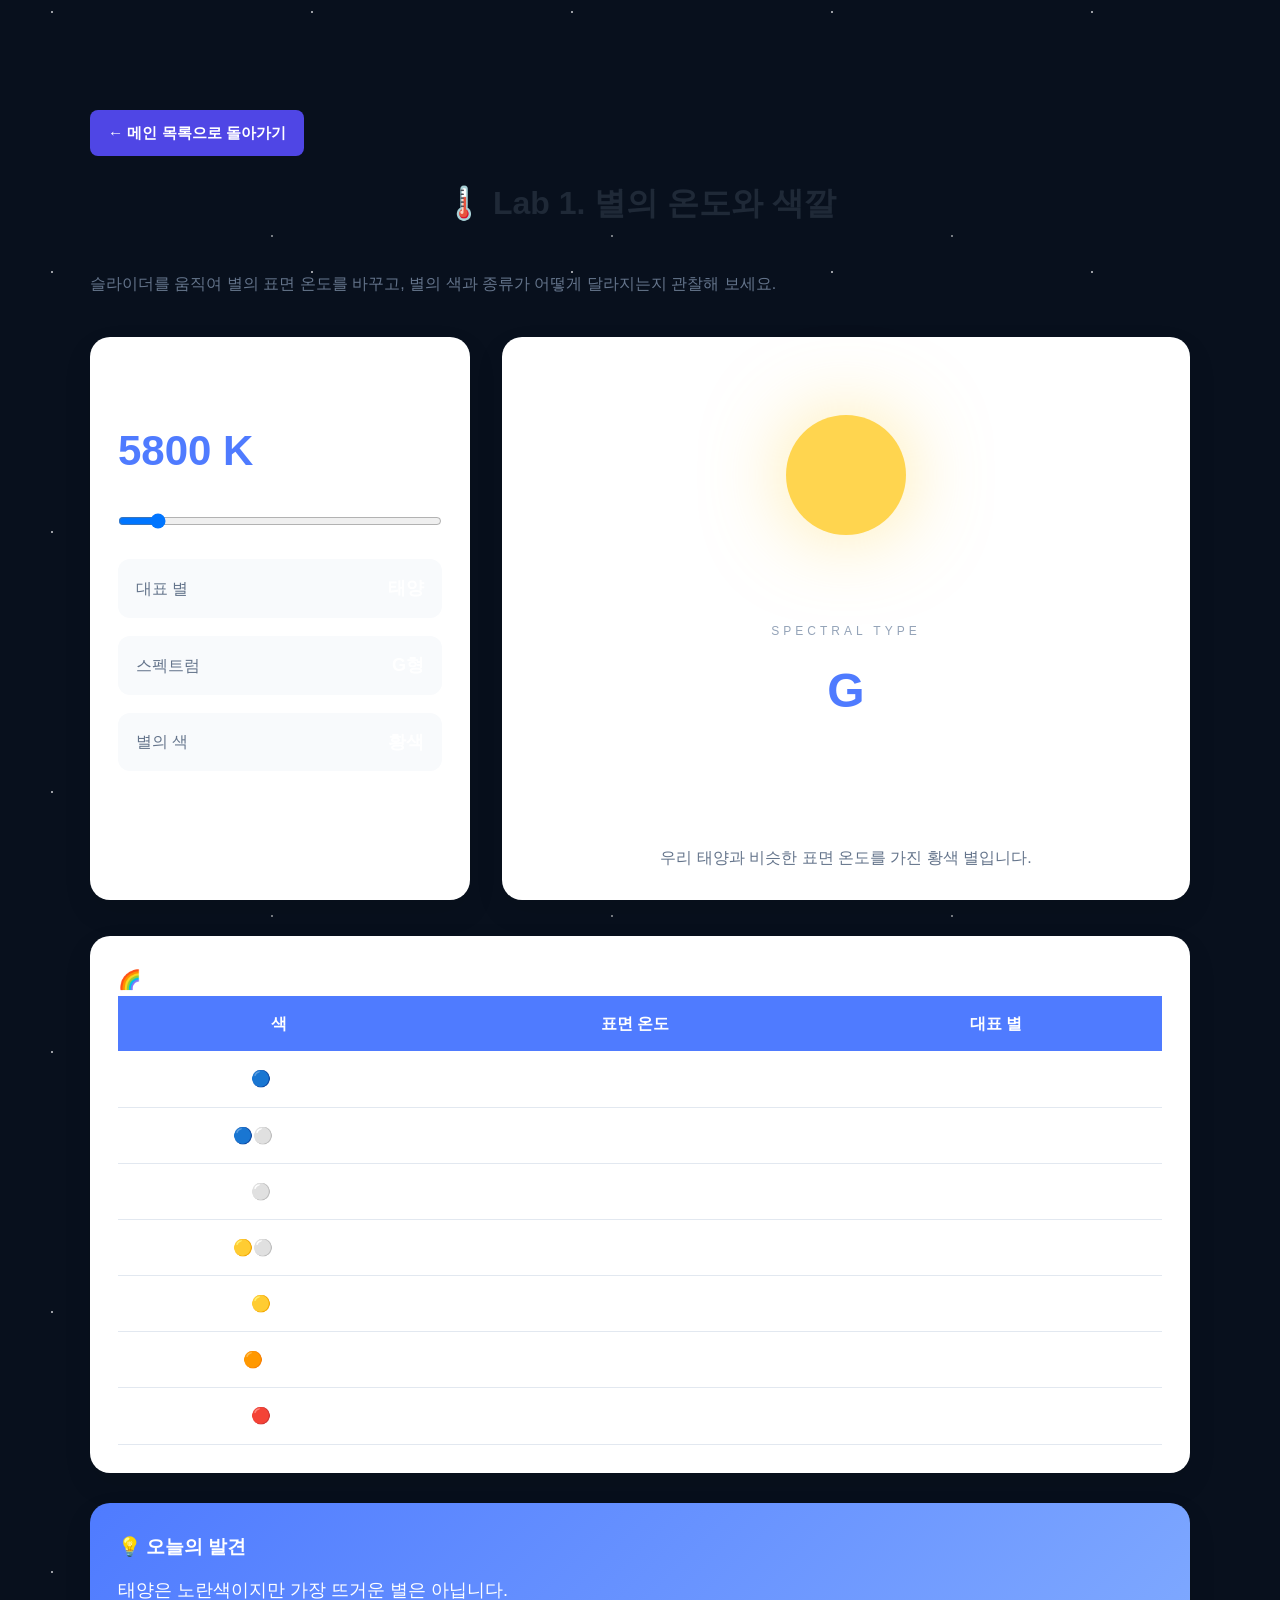
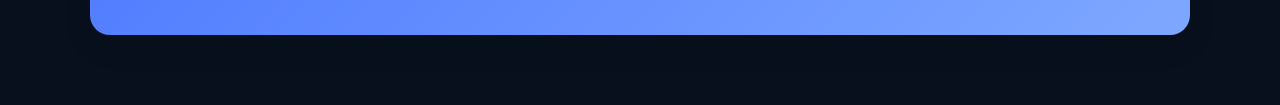
==== commit c3378bd3: "Update index.html" ====
--- a/index.html
+++ b/index.html
@@ -11,7 +11,7 @@
     <!-- ========================================== -->
     <!-- 1. 메인 페이지                               -->
     <!-- ========================================== -->
-    <div id="main-page" class="view-section">
+    <div id="main-page" class="page-view">
         <header class="hero">
             <div class="hero-content">
                 <div class="hero-left">
@@ -53,7 +53,6 @@
                         <span>#온도</span>
                         <span>#흑체복사</span>
                     </div>
-                    <!-- href를 이용하여 #lab1-page로 명확히 이동합니다 -->
                     <a href="#lab1-page" class="btn">실험 시작 →</a>
                 </article>
 
@@ -103,71 +102,72 @@
     <!-- ========================================== -->
     <!-- 2. Lab 1 실험실 페이지                       -->
     <!-- ========================================== -->
-    <div id="lab1-page" class="view-section hidden">
-        <a href="#main-page" class="btn back-btn">← 메인 목록으로 돌아가기</a>
+    <div id="lab1-page" class="page-view">
+        <div class="container" style="padding-top: 20px;">
+            <a href="#" class="btn back-btn">← 메인 목록으로 돌아가기</a>
 
-        <h2 class="lab-title">🌡️ Lab 1. 별의 온도와 색깔</h2>
-        <p class="lab-subtitle">
-            슬라이더를 움직여 별의 표면 온도를 바꾸고, 별의 색과 종류가 어떻게 달라지는지 관찰해 보세요.
-        </p>
+            <h2 class="lab-title">🌡️ Lab 1. 별의 온도와 색깔</h2>
+            <p class="lab-subtitle">
+                슬라이더를 움직여 별의 표면 온도를 바꾸고, 별의 색과 종류가 어떻게 달라지는지 관찰해 보세요.
+            </p>
 
-        <div class="lab-grid">
-            <div class="control-card">
-                <h3>현재 온도</h3>
-                <div id="temperatureValue" class="temperature-value">5800 K</div>
-                <input id="temperatureSlider" type="range" min="3000" max="30000" step="100" value="5800">
+            <div class="lab-grid">
+                <div class="control-card">
+                    <h3>현재 온도</h3>
+                    <div id="temperatureValue" class="temperature-value">5800 K</div>
+                    <input id="temperatureSlider" type="range" min="3000" max="30000" step="100" value="5800">
 
-                <div class="star-info">
-                    <div class="info-item"><span>대표 별</span><strong id="starName">태양</strong></div>
-                    <div class="info-item"><span>스펙트럼</span><strong id="starType">G형</strong></div>
-                    <div class="info-item"><span>별의 색</span><strong id="starLabel">황색</strong></div>
+                    <div class="star-info">
+                        <div class="info-item"><span>대표 별</span><strong id="starName">태양</strong></div>
+                        <div class="info-item"><span>스펙트럼</span><strong id="starType">G형</strong></div>
+                        <div class="info-item"><span>별의 색</span><strong id="starLabel">황색</strong></div>
+                    </div>
+                </div>
+
+                <div class="viewer-card">
+                    <div class="star-wrapper">
+                        <div id="starGlow" class="star-glow"></div>
+                        <div id="star" class="star"></div>
+                    </div>
+                    <div class="spectral-text">SPECTRAL TYPE</div>
+                    <div id="spectralType" class="spectral-type">G</div>
+                    <h2 id="starDisplayName">태양</h2>
+                    <p id="starDescription">우리 태양과 비슷한 표면 온도를 가진 황색 별입니다.</p>
                 </div>
             </div>
 
-            <div class="viewer-card">
-                <div class="star-wrapper">
-                    <div id="starGlow" class="star-glow"></div>
-                    <div id="star" class="star"></div>
-                </div>
-                <div class="spectral-text">SPECTRAL TYPE</div>
-                <div id="spectralType" class="spectral-type">G</div>
-                <h2 id="starDisplayName">태양</h2>
-                <p id="starDescription">우리 태양과 비슷한 표면 온도를 가진 황색 별입니다.</p>
+            <div class="temperature-table">
+                <h3>🌈 별의 색과 표면 온도</h3>
+                <table>
+                    <thead>
+                        <tr>
+                            <th>색</th>
+                            <th>표면 온도</th>
+                            <th>대표 별</th>
+                        </tr>
+                    </thead>
+                    <tbody>
+                        <tr data-type="O"><td>🔵 청색</td><td>30,000K 이상</td><td>나오스</td></tr>
+                        <tr data-type="B"><td>🔵⚪ 청백색</td><td>10,000~30,000K</td><td>리겔</td></tr>
+                        <tr data-type="A"><td>⚪ 백색</td><td>7,500~10,000K</td><td>시리우스</td></tr>
+                        <tr data-type="F"><td>🟡⚪ 황백색</td><td>6,000~7,500K</td><td>카노푸스</td></tr>
+                        <tr data-type="G"><td>🟡 황색</td><td>5,200~6,000K</td><td>태양</td></tr>
+                        <tr data-type="K"><td>🟠 주황색</td><td>3,700~5,200K</td><td>아르크투루스</td></tr>
+                        <tr data-type="M"><td>🔴 적색</td><td>3,700K 이하</td><td>베텔게우스</td></tr>
+                    </tbody>
+                </table>
             </div>
-        </div>
 
-        <div class="temperature-table">
-            <h3>🌈 별의 색과 표면 온도</h3>
-            <table>
-                <thead>
-                    <tr>
-                        <th>색</th>
-                        <th>표면 온도</th>
-                        <th>대표 별</th>
-                    </tr>
-                </thead>
-                <tbody>
-                    <tr data-type="O"><td>🔵 청색</td><td>30,000K 이상</td><td>나오스</td></tr>
-                    <tr data-type="B"><td>🔵⚪ 청백색</td><td>10,000~30,000K</td><td>리겔</td></tr>
-                    <tr data-type="A"><td>⚪ 백색</td><td>7,500~10,000K</td><td>시리우스</td></tr>
-                    <tr data-type="F"><td>🟡⚪ 황백색</td><td>6,000~7,500K</td><td>카노푸스</td></tr>
-                    <tr data-type="G"><td>🟡 황색</td><td>5,200~6,000K</td><td>태양</td></tr>
-                    <tr data-type="K"><td>🟠 주황색</td><td>3,700~5,200K</td><td>아르크투루스</td></tr>
-                    <tr data-type="M"><td>🔴 적색</td><td>3,700K 이하</td><td>베텔게우스</td></tr>
-                </tbody>
-            </table>
-        </div>
-
-        <div class="discovery-card">
-            <h3>💡 오늘의 발견</h3>
-            <p id="discoveryText">태양은 노란색이지만 가장 뜨거운 별은 아닙니다.</p>
+            <div class="discovery-card">
+                <h3>💡 오늘의 발견</h3>
+                <p id="discoveryText">태양은 노란색이지만 가장 뜨거운 별은 아닙니다.</p>
+            </div>
         </div>
     </div>
 
-    <!-- 스크립트 파일 연결 -->
+    <!-- 실험실 시뮬레이션 JS 연결 -->
     <script src="js/data.js"></script>
     <script src="js/dom.js"></script>
     <script src="js/lab1.js"></script>
-    <script src="js/app.js"></script>
 </body>
 </html>
--- a/css/style.css
+++ b/css/style.css
@@ -862,6 +862,19 @@
     background-color: #4338ca;
 }
 
+/* 화면 숨김을 강제하는 클래스 */
+.hidden {
+    display: none !important;
+}
+
+/* 돌아가기 버튼 전용 스타일 */
+.back-btn {
+    display: inline-block;
+    width: auto !important;
+    text-decoration: none;
+    margin-bottom: 20px;
+    text-align: center;
+}
 /* 화면 숨김 처리용 클래스 */
 .hidden {
     display: none !important;
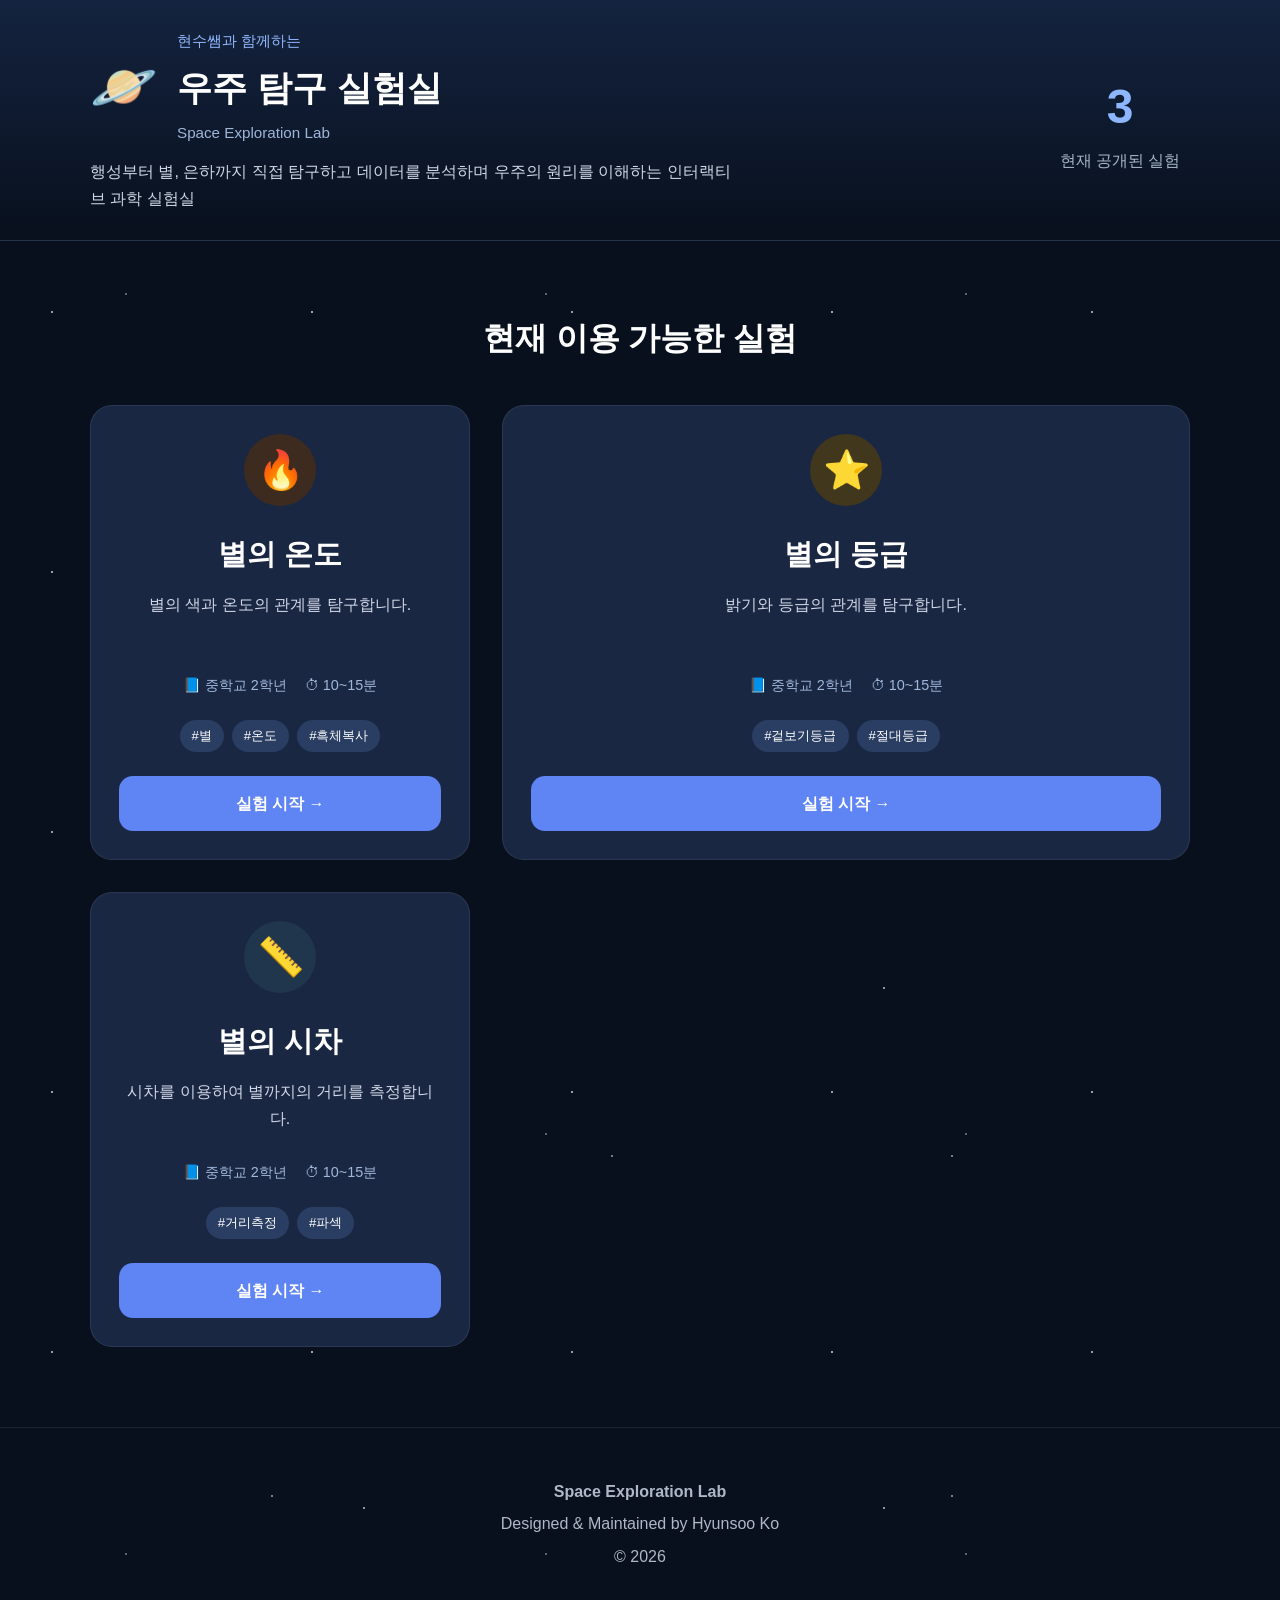
==== commit 4b19d240: "Update index.html" ====
--- a/index.html
+++ b/index.html
@@ -8,166 +8,90 @@
 </head>
 <body>
 
-    <!-- ========================================== -->
-    <!-- 1. 메인 페이지                               -->
-    <!-- ========================================== -->
-    <div id="main-page" class="page-view">
-        <header class="hero">
-            <div class="hero-content">
-                <div class="hero-left">
-                    <div class="title-row">
-                        <div class="planet">🪐</div>
-                        <div>
-                            <p class="subtitle">현수쌤과 함께하는</p>
-                            <h1>우주 탐구 실험실</h1>
-                            <p class="english">Space Exploration Lab</p>
-                        </div>
-                    </div>
-                    <p class="description">
-                        행성부터 별, 은하까지 직접 탐구하고 데이터를 분석하며
-                        우주의 원리를 이해하는 인터랙티브 과학 실험실
-                    </p>
-                </div>
-                <div class="hero-right">
-                    <div class="status-number">3</div>
-                    <div class="status-text">현재 공개된 실험</div>
-                </div>
-            </div>       
-        </header>
-
-        <main class="container">
-            <h2>현재 이용 가능한 실험</h2>
-            <section class="lab-grid">
-
-                <!-- [실험 1] 별의 온도 -->
-                <article class="lab-card">
-                    <div class="icon temperature">🔥</div>
-                    <h3>별의 온도</h3>
-                    <p class="summary">별의 색과 온도의 관계를 탐구합니다.</p>
-                    <div class="info">
-                        <span>📘 중학교 2학년</span>
-                        <span>⏱ 10~15분</span>
-                    </div>
-                    <div class="tags">
-                        <span>#별</span>
-                        <span>#온도</span>
-                        <span>#흑체복사</span>
-                    </div>
-                    <a href="#lab1-page" class="btn">실험 시작 →</a>
-                </article>
-
-                <!-- [실험 2] 별의 등급 -->
-                <article class="lab-card">
-                    <div class="icon magnitude">⭐</div>
-                    <h3>별의 등급</h3>
-                    <p class="summary">밝기와 등급의 관계를 탐구합니다.</p>
-                    <div class="info">
-                        <span>📘 중학교 2학년</span>
-                        <span>⏱ 10~15분</span>
-                    </div>
-                    <div class="tags">
-                        <span>#겉보기등급</span>
-                        <span>#절대등급</span>
-                    </div>
-                    <a href="#lab2-page" class="btn">실험 시작 →</a>
-                </article>
-
-                <!-- [실험 3] 별의 시차 -->
-                <article class="lab-card">
-                    <div class="icon parallax">📏</div>
-                    <h3>별의 시차</h3>
-                    <p class="summary">시차를 이용하여 별까지의 거리를 측정합니다.</p>
-                    <div class="info">
-                        <span>📘 중학교 2학년</span>
-                        <span>⏱ 10~15분</span>
-                    </div>
-                    <div class="tags">
-                        <span>#거리측정</span>
-                        <span>#파섹</span>
-                    </div>
-                    <a href="#lab3-page" class="btn">실험 시작 →</a>
-                </article>
-
-            </section>
-        </main>
-
-        <footer>
-            <p><strong>Space Exploration Lab</strong></p>
-            <p>Designed & Maintained by Hyunsoo Ko</p>
-            <p>© 2026</p>
-        </footer>
-    </div>
-
-
-    <!-- ========================================== -->
-    <!-- 2. Lab 1 실험실 페이지                       -->
-    <!-- ========================================== -->
-    <div id="lab1-page" class="page-view">
-        <div class="container" style="padding-top: 20px;">
-            <a href="#" class="btn back-btn">← 메인 목록으로 돌아가기</a>
-
-            <h2 class="lab-title">🌡️ Lab 1. 별의 온도와 색깔</h2>
-            <p class="lab-subtitle">
-                슬라이더를 움직여 별의 표면 온도를 바꾸고, 별의 색과 종류가 어떻게 달라지는지 관찰해 보세요.
-            </p>
-
-            <div class="lab-grid">
-                <div class="control-card">
-                    <h3>현재 온도</h3>
-                    <div id="temperatureValue" class="temperature-value">5800 K</div>
-                    <input id="temperatureSlider" type="range" min="3000" max="30000" step="100" value="5800">
-
-                    <div class="star-info">
-                        <div class="info-item"><span>대표 별</span><strong id="starName">태양</strong></div>
-                        <div class="info-item"><span>스펙트럼</span><strong id="starType">G형</strong></div>
-                        <div class="info-item"><span>별의 색</span><strong id="starLabel">황색</strong></div>
+    <header class="hero">
+        <div class="hero-content">
+            <div class="hero-left">
+                <div class="title-row">
+                    <div class="planet">🪐</div>
+                    <div>
+                        <p class="subtitle">현수쌤과 함께하는</p>
+                        <h1>우주 탐구 실험실</h1>
+                        <p class="english">Space Exploration Lab</p>
                     </div>
                 </div>
+                <p class="description">
+                    행성부터 별, 은하까지 직접 탐구하고 데이터를 분석하며
+                    우주의 원리를 이해하는 인터랙티브 과학 실험실
+                </p>
+            </div>
+            <div class="hero-right">
+                <div class="status-number">3</div>
+                <div class="status-text">현재 공개된 실험</div>
+            </div>
+        </div>       
+    </header>
 
-                <div class="viewer-card">
-                    <div class="star-wrapper">
-                        <div id="starGlow" class="star-glow"></div>
-                        <div id="star" class="star"></div>
-                    </div>
-                    <div class="spectral-text">SPECTRAL TYPE</div>
-                    <div id="spectralType" class="spectral-type">G</div>
-                    <h2 id="starDisplayName">태양</h2>
-                    <p id="starDescription">우리 태양과 비슷한 표면 온도를 가진 황색 별입니다.</p>
+    <main class="container">
+        <h2>현재 이용 가능한 실험</h2>
+        <section class="lab-grid">
+
+            <!-- [실험 1] lab1.html 파일로 이동 링크 설정 -->
+            <article class="lab-card">
+                <div class="icon temperature">🔥</div>
+                <h3>별의 온도</h3>
+                <p class="summary">별의 색과 온도의 관계를 탐구합니다.</p>
+                <div class="info">
+                    <span>📘 중학교 2학년</span>
+                    <span>⏱ 10~15분</span>
                 </div>
-            </div>
+                <div class="tags">
+                    <span>#별</span>
+                    <span>#온도</span>
+                    <span>#흑체복사</span>
+                </div>
+                <a href="lab1.html" class="btn">실험 시작 →</a>
+            </article>
 
-            <div class="temperature-table">
-                <h3>🌈 별의 색과 표면 온도</h3>
-                <table>
-                    <thead>
-                        <tr>
-                            <th>색</th>
-                            <th>표면 온도</th>
-                            <th>대표 별</th>
-                        </tr>
-                    </thead>
-                    <tbody>
-                        <tr data-type="O"><td>🔵 청색</td><td>30,000K 이상</td><td>나오스</td></tr>
-                        <tr data-type="B"><td>🔵⚪ 청백색</td><td>10,000~30,000K</td><td>리겔</td></tr>
-                        <tr data-type="A"><td>⚪ 백색</td><td>7,500~10,000K</td><td>시리우스</td></tr>
-                        <tr data-type="F"><td>🟡⚪ 황백색</td><td>6,000~7,500K</td><td>카노푸스</td></tr>
-                        <tr data-type="G"><td>🟡 황색</td><td>5,200~6,000K</td><td>태양</td></tr>
-                        <tr data-type="K"><td>🟠 주황색</td><td>3,700~5,200K</td><td>아르크투루스</td></tr>
-                        <tr data-type="M"><td>🔴 적색</td><td>3,700K 이하</td><td>베텔게우스</td></tr>
-                    </tbody>
-                </table>
-            </div>
+            <!-- [실험 2] lab2.html 파일로 이동 링크 설정 -->
+            <article class="lab-card">
+                <div class="icon magnitude">⭐</div>
+                <h3>별의 등급</h3>
+                <p class="summary">밝기와 등급의 관계를 탐구합니다.</p>
+                <div class="info">
+                    <span>📘 중학교 2학년</span>
+                    <span>⏱ 10~15분</span>
+                </div>
+                <div class="tags">
+                    <span>#겉보기등급</span>
+                    <span>#절대등급</span>
+                </div>
+                <a href="lab2.html" class="btn">실험 시작 →</a>
+            </article>
 
-            <div class="discovery-card">
-                <h3>💡 오늘의 발견</h3>
-                <p id="discoveryText">태양은 노란색이지만 가장 뜨거운 별은 아닙니다.</p>
-            </div>
-        </div>
-    </div>
+            <!-- [실험 3] lab3.html 파일로 이동 링크 설정 -->
+            <article class="lab-card">
+                <div class="icon parallax">📏</div>
+                <h3>별의 시차</h3>
+                <p class="summary">시차를 이용하여 별까지의 거리를 측정합니다.</p>
+                <div class="info">
+                    <span>📘 중학교 2학년</span>
+                    <span>⏱ 10~15분</span>
+                </div>
+                <div class="tags">
+                    <span>#거리측정</span>
+                    <span>#파섹</span>
+                </div>
+                <a href="lab3.html" class="btn">실험 시작 →</a>
+            </article>
 
-    <!-- 실험실 시뮬레이션 JS 연결 -->
-    <script src="js/data.js"></script>
-    <script src="js/dom.js"></script>
-    <script src="js/lab1.js"></script>
+        </section>
+    </main>
+
+    <footer>
+        <p><strong>Space Exploration Lab</strong></p>
+        <p>Designed & Maintained by Hyunsoo Ko</p>
+        <p>© 2026</p>
+    </footer>
+
 </body>
 </html>
--- a/css/style.css
+++ b/css/style.css
@@ -879,3 +879,105 @@
 .hidden {
     display: none !important;
 }
+
+/* ========================================== */
+/* 순수 CSS 기반 화면 전환 (SPA) 스타일          */
+/* ========================================== */
+
+/* 1. 기본적으로 모든 페이지 영역을 숨깁니다 */
+.page-view {
+    display: none;
+}
+
+/* 2. 주소에 아무 해시(#)가 없거나 #main-page일 때는 메인만 보여줍니다 */
+#main-page {
+    display: block;
+}
+
+/* 3. 특정 실험실 선택 시(예: #lab1-page), 메인은 가리고 해당 실험실만 띄웁니다 */
+:target {
+    display: block !important;
+}
+
+:target ~ #main-page {
+    display: none !important;
+}
+
+/* 4. 돌아가기 버튼 전용 스타일 */
+.back-btn {
+    display: inline-block;
+    width: auto !important;
+    text-decoration: none;
+    margin-bottom: 20px;
+    background-color: #3b82f6;
+    color: white;
+}
+
+/* ========================================== */
+/* Lab 1 디자인 가독성 개선 스타일             */
+/* ========================================== */
+
+/* 카드 배경 및 글자 가독성 높이기 */
+.control-card, .viewer-card, .temperature-table, .discovery-card {
+    background-color: #1e293b !important; /* 선명한 어두운 네이비 카드로 변경 */
+    color: #f8fafc !important;             /* 기본 글자색 흰색 */
+    border: 1px solid #334155;
+    border-radius: 12px;
+    padding: 24px;
+}
+
+/* 온도 숫자 및 강조 글자 */
+.temperature-value {
+    color: #60a5fa !important; /* 밝은 파란색 */
+    font-size: 2.2rem;
+    font-weight: 800;
+}
+
+.star-info .info-item span {
+    color: #94a3b8 !important; /* 밝은 회색 라벨 */
+}
+
+.star-info .info-item strong {
+    color: #ffffff !important; /* 강한 흰색 강조 */
+}
+
+/* 별의 스펙트럼 문구 */
+.spectral-text {
+    color: #94a3b8 !important;
+}
+
+.spectral-type {
+    color: #818cf8 !important;
+    font-size: 3rem;
+    font-weight: bold;
+}
+
+/* 교과서 표 디자인 개선 */
+.temperature-table table {
+    width: 100%;
+    color: #f8fafc;
+    border-collapse: collapse;
+}
+
+.temperature-table th, .temperature-table td {
+    padding: 12px;
+    text-align: center;
+    border-bottom: 1px solid #334155;
+    color: #f8fafc !important;
+}
+
+/* 현재 속한 행 하이라이트 효과 */
+.temperature-table tr.active {
+    background-color: rgba(59, 130, 246, 0.35) !important;
+    font-weight: bold;
+}
+
+/* 슬라이더 컨트롤 스타일 */
+#temperatureSlider {
+    width: 100%;
+    height: 8px;
+    border-radius: 5px;
+    accent-color: #3b82f6;
+    cursor: pointer;
+    margin: 15px 0;
+}
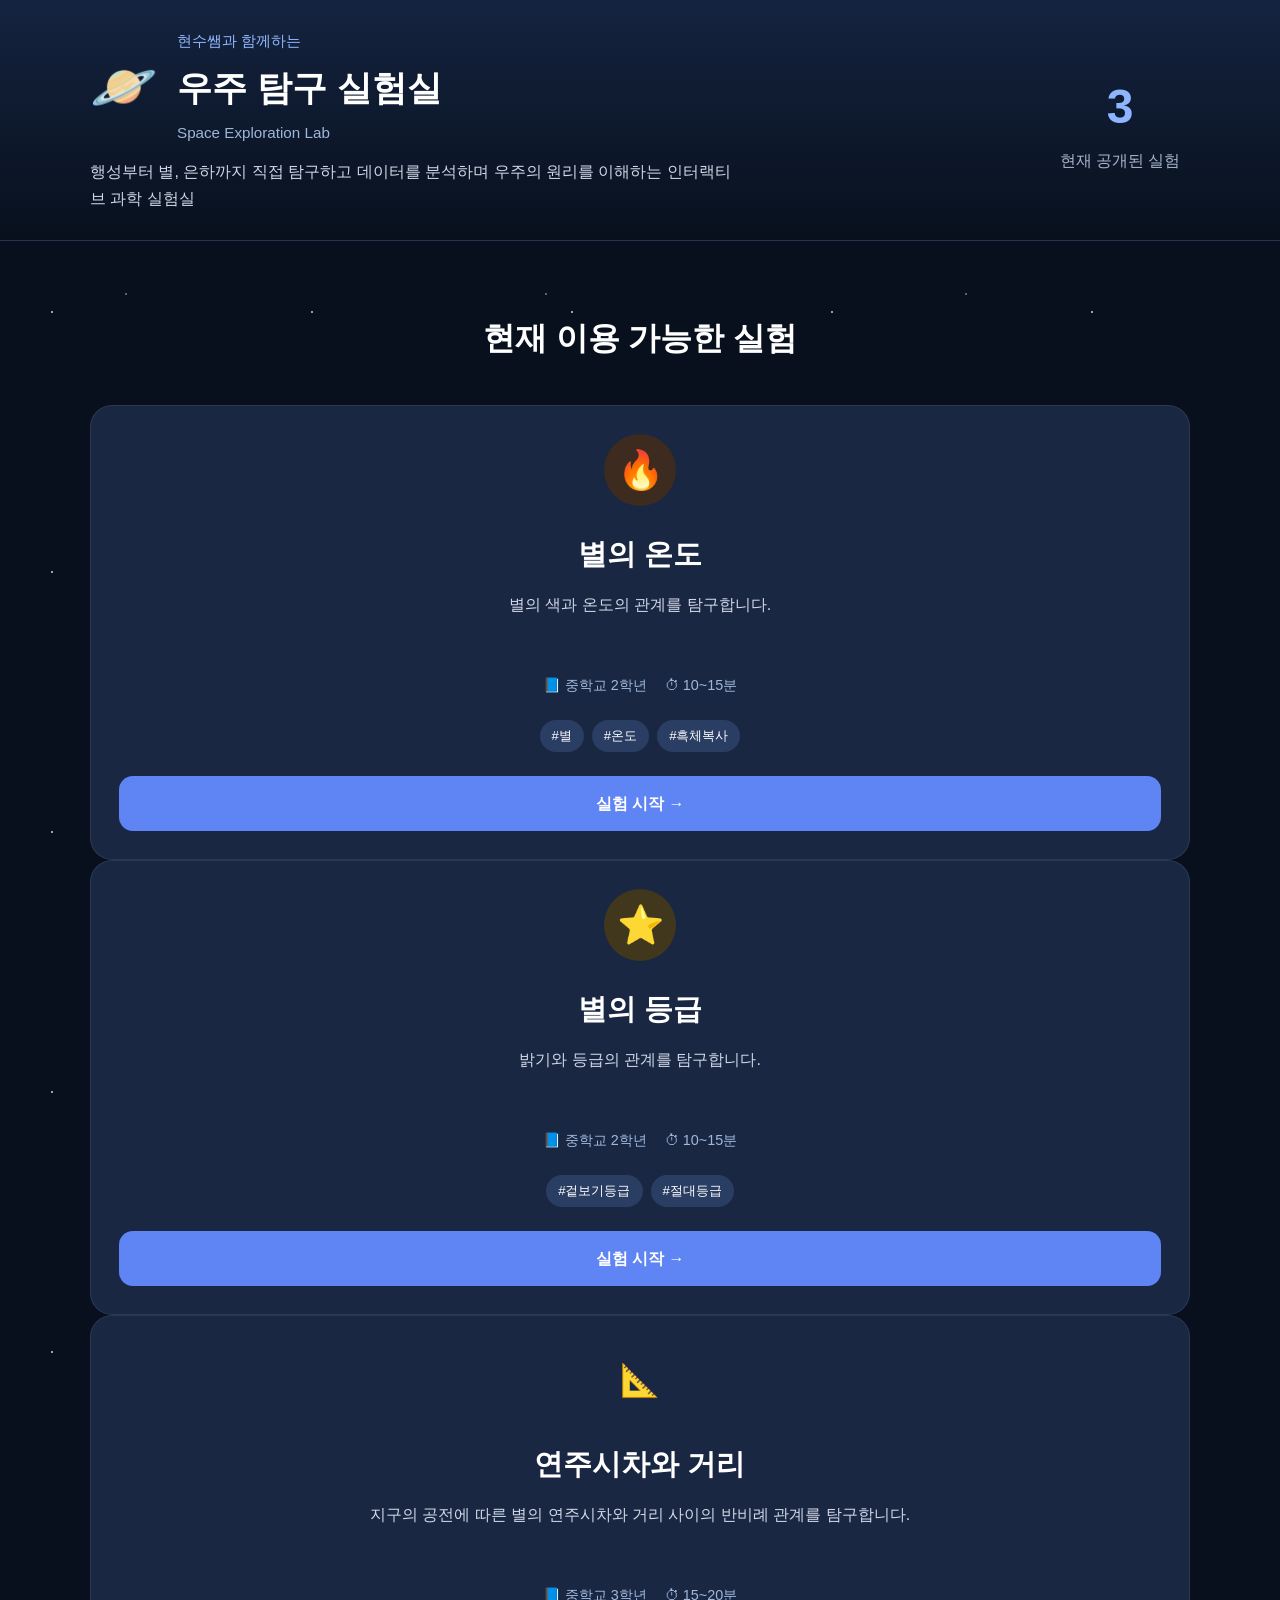
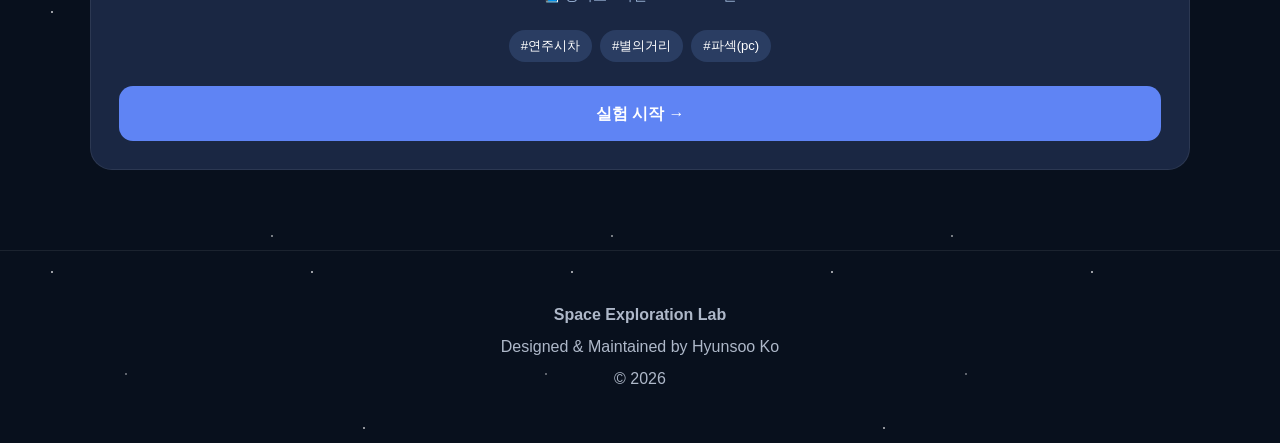
==== commit fceae00c: "index(lad3 up).html" ====
--- a/index.html
+++ b/index.html
@@ -68,22 +68,22 @@
                 <a href="lab2.html" class="btn">실험 시작 →</a>
             </article>
 
-            <!-- [실험 3] lab3.html 파일로 이동 링크 설정 -->
-            <article class="lab-card">
-                <div class="icon parallax">📏</div>
-                <h3>별의 시차</h3>
-                <p class="summary">시차를 이용하여 별까지의 거리를 측정합니다.</p>
-                <div class="info">
-                    <span>📘 중학교 2학년</span>
-                    <span>⏱ 10~15분</span>
-                </div>
-                <div class="tags">
-                    <span>#거리측정</span>
-                    <span>#파섹</span>
-                </div>
-                <a href="lab3.html" class="btn">실험 시작 →</a>
-            </article>
-
+<!-- [실험 3] 연주시차와 거리 링크 설정 -->
+        <article class="lab-card">
+            <div class="icon distance" style="font-size: 2rem;">📐</div>
+            <h3>연주시차와 거리</h3>
+            <p class="summary">지구의 공전에 따른 별의 연주시차와 거리 사이의 반비례 관계를 탐구합니다.</p>
+            <div class="info">
+                <span>📘 중학교 3학년</span>
+                <span>⏱ 15~20분</span>
+            </div>
+            <div class="tags">
+                <span>#연주시차</span>
+                <span>#별의거리</span>
+                <span>#파섹(pc)</span>
+            </div>
+            <a href="lab3.html" class="btn">실험 시작 →</a>
+        </article>
         </section>
     </main>
 
--- a/css/style.css
+++ b/css/style.css
@@ -1,5 +1,5 @@
 /* ===================================
-   RESET
+   1. RESET (기본 스타일 초기화)
 =================================== */
 
 *{
@@ -9,19 +9,16 @@
 }
 
 body{
-
     font-family:
     "Pretendard",
     "Noto Sans KR",
     sans-serif;
 
     background:#08101d;
-
     color:white;
-
     line-height:1.7;
 
-    /* 은은한 별 */
+    /* 배경 우주 느낌의 은은한 별 효과 */
     background-image:
     radial-gradient(circle at 20% 20%, rgba(255,255,255,.6) 1px, transparent 1px),
     radial-gradient(circle at 80% 40%, rgba(255,255,255,.45) 1px, transparent 1px),
@@ -33,868 +30,270 @@
     340px 340px,
     420px 420px,
     520px 520px;
-
-}
-
-
-/* ===================================
-   HERO
+}
+
+
+/* ===================================
+   2. HERO (상단 헤더 영역)
 =================================== */
 
 .hero{
-
     padding:28px 24px;
-
     background:
     linear-gradient(
     180deg,
     #14233f,
     #08101d);
-
     border-bottom:1px solid rgba(255,255,255,.08);
-
 }
 
 .hero-content{
-
     max-width:1100px;
-
     margin:auto;
-
     display:flex;
-
     justify-content:space-between;
-
     align-items:center;
-
     gap:40px;
-
 }
 
 .hero-left{
-
     flex:1;
-
 }
 
 .title-row{
-
     display:flex;
-
     align-items:center;
-
     gap:20px;
-
     margin-bottom:12px;
-
 }
 
 .planet{
-
     font-size:54px;
-
 }
 
 .subtitle{
-
     color:#91b8ff;
-
     font-size:.95rem;
-
     margin-bottom:4px;
-
 }
 
 .hero h1{
-
     font-size:2.2rem;
-
     margin-bottom:2px;
-
 }
 
 .english{
-
     color:#9fb6d8;
-
     font-size:.95rem;
-
 }
 
 .description{
-
     color:#cfd8e6;
-
     max-width:650px;
-
 }
 
 .hero-right{
-
-    text-align:center;
-
+    text-align:center;
     min-width:140px;
-
 }
 
 .status-number{
-
     font-size:3rem;
-
     font-weight:700;
-
     color:#8eb6ff;
-
-}
-
-.hero-right{
-
-    text-align:center;
-
-    min-width:140px;
-
 }
 
 .status{
-
     margin-top:30px;
-
     display:inline-block;
-
     padding:10px 22px;
-
     border-radius:999px;
-
     background:rgba(255,255,255,.08);
-
     border:1px solid rgba(255,255,255,.08);
-
-}
-
-.status-number{
-
-    font-size:3rem;
-
+}
+
+.status-text{
+    color:#a7b6ca;
+}
+
+
+/* ===================================
+   3. CONTAINER & GRID (메인 가로 1열 레이아웃)
+=================================== */
+
+.container{
+    width:min(1100px, 92%);
+    margin:70px auto;
+    /* 작은 화면에서 카드가 찌그러지지 않고 가로 스크롤되도록 설정 */
+    overflow-x: auto; 
+}
+
+.container h2{
+    text-align:center;
+    font-size:2rem;
+    margin-bottom:40px;
+}
+
+/* 메인 페이지 전용 카드 그리드 레이아웃 (가로 1열 3개 고정) */
+#main-page .lab-grid {
+    display: grid;
+    grid-template-columns: repeat(3, 1fr) !important; /* 무조건 가로 3등분 고정 */
+    gap: 24px;
+    width: 100%;
+    min-width: 800px; /* 모바일 등 작은 화면에서의 레이아웃 파괴 방지 */
+}
+
+
+/* ===================================
+   4. CARD (실험 카드 디자인)
+=================================== */
+
+.lab-card{
+    background:#1a2743;
+    border-radius:22px;
+    padding:28px;
+    border:1px solid rgba(255,255,255,.08);
+    transition:.25s;
+
+    /* 카드 내부 요소 세로 정렬 및 높이 맞춤 */
+    display: flex;
+    flex-direction: column;
+    justify-content: space-between;
+    height: 100%;
+}
+
+.lab-card:hover{
+    transform:translateY(-6px);
+    border-color:#5b93ff;
+    box-shadow: 0 12px 30px rgba(0,0,0,.35);
+}
+
+
+/* ===================================
+   5. ICON & TEXT (카드 내부 요소)
+=================================== */
+
+.icon{
+    width:72px;
+    height:72px;
+    margin:0 auto 24px;
+    border-radius:50%;
+    display:flex;
+    justify-content:center;
+    align-items:center;
+    font-size:38px;
+    transition:.25s;
+}
+
+.temperature{ background:#3d2b20; }
+.magnitude{ background:#40371d; }
+.parallax{ background:#20364c; }
+
+.lab-card:hover .icon{
+    transform:scale(1.08);
+}
+
+.lab-card h3{
+    text-align:center;
+    font-size:1.8rem;
+    margin-bottom:12px;
+}
+
+.summary{
+    text-align:center;
+    color:#d0d7e6;
+    min-height:60px;
+}
+
+.info{
+    display:flex;
+    justify-content:center;
+    gap:18px;
+    flex-wrap:wrap;
+    margin:22px 0;
+    color:#9fb8db;
+    font-size:.9rem;
+}
+
+.tags{
+    display:flex;
+    justify-content:center;
+    gap:8px;
+    flex-wrap:wrap;
+    margin-bottom:24px;
+}
+
+.tags span{
+    background:#2a3d62;
+    padding:5px 12px;
+    border-radius:20px;
+    font-size:.82rem;
+}
+
+.btn{
+    display:block;
+    text-align:center;
+    text-decoration:none;
+    padding:14px;
+    border-radius:14px;
+    background:#5f84f4;
+    color:white;
     font-weight:700;
-
-    color:#8eb6ff;
-
-}
-
-.status-text{
-
-    color:#a7b6ca;
-
-}
-
-/* ===================================
-   CONTAINER
-=================================== */
-
-.container{
-
-    width:min(1100px,92%);
-
-    margin:70px auto;
-
-}
-
-.container h2{
-
-    text-align:center;
-
-    font-size:2rem;
-
-    margin-bottom:40px;
-
-}
-
-
-/* ===================================
-   GRID
-=================================== */
-
-.lab-grid{
-
-    display:grid;
-
-    grid-template-columns:
-    repeat(auto-fit,minmax(270px,310px));
-
-    justify-content:center;
-
-    gap:26px;
-
-}
-
-
-/* ===================================
-   CARD
-=================================== */
-
-.lab-card{
-
-    background:#1a2743;
-
-    border-radius:22px;
-
-    padding:28px;
-
-    border:1px solid rgba(255,255,255,.08);
-
     transition:.25s;
-
-}
-
-.lab-card:hover{
-
-    transform:translateY(-6px);
-
-    border-color:#5b93ff;
-
-    box-shadow:
-    0 12px 30px rgba(0,0,0,.35);
-
-}
-
-
-/* ===================================
-   ICON
-=================================== */
-
-.icon{
-
-    width:72px;
-
-    height:72px;
-
-    margin:0 auto 24px;
-
-    border-radius:50%;
-
-    display:flex;
-
-    justify-content:center;
-
-    align-items:center;
-
-    font-size:38px;
-
-    transition:.25s;
-
-}
-
-/* 카드별 색 */
-
-.temperature{
-
-    background:#3d2b20;
-
-}
-
-.magnitude{
-
-    background:#40371d;
-
-}
-
-.parallax{
-
-    background:#20364c;
-
-}
-
-.lab-card:hover .icon{
-
-    transform:scale(1.08);
-
-}
-
-
-/* ===================================
-   TEXT
-=================================== */
-
-.lab-card h3{
-
-    text-align:center;
-
-    font-size:1.8rem;
-
-    margin-bottom:12px;
-
-}
-
-.summary{
-
-    text-align:center;
-
-    color:#d0d7e6;
-
-    min-height:60px;
-
-}
-
-
-/* ===================================
-   INFO
-=================================== */
-
-.info{
-
-    display:flex;
-
-    justify-content:center;
-
-    gap:18px;
-
-    flex-wrap:wrap;
-
-    margin:22px 0;
-
-    color:#9fb8db;
-
-    font-size:.9rem;
-
-}
-
-
-/* ===================================
-   TAG
-=================================== */
-
-.tags{
-
-    display:flex;
-
-    justify-content:center;
-
-    gap:8px;
-
-    flex-wrap:wrap;
-
-    margin-bottom:24px;
-
-}
-
-.tags span{
-
-    background:#2a3d62;
-
-    padding:5px 12px;
-
-    border-radius:20px;
-
-    font-size:.82rem;
-
-}
-
-
-/* ===================================
-   BUTTON
-=================================== */
-
-.btn{
-
-    display:block;
-
-    text-align:center;
-
-    text-decoration:none;
-
-    padding:14px;
-
-    border-radius:14px;
-
-    background:#5f84f4;
-
-    color:white;
-
-    font-weight:700;
-
-    transition:.25s;
-
 }
 
 .btn:hover{
-
     background:#7b9dff;
-
-}
-
-
-/* ===================================
-   FOOTER
+}
+
+
+/* ===================================
+   6. FOOTER (하단 푸터)
 =================================== */
 
 footer{
-
     margin-top:80px;
-
     padding:45px;
-
-    text-align:center;
-
+    text-align:center;
     color:#aeb8c9;
-
     border-top:1px solid rgba(255,255,255,.08);
-
 }
 
 footer p{
-
     margin:5px 0;
-
-}
-
-
-/* ===================================
-   MOBILE
+}
+
+
+/* ===================================
+   7. RESPONSIVE (헤더 전용 모바일 반응형)
 =================================== */
 
 @media(max-width:768px){
-
-.hero-content{
-
-    flex-direction:column;
-
-    text-align:center;
-
-}
-
-.title-row{
-
-    justify-content:center;
-
-}
-
-.description{
-
-    text-align:center;
-
-}
-
-}
+    .hero-content{
+        flex-direction:column;
+        text-align:center;
+    }
+    .title-row{
+        justify-content:center;
+    }
+    .description{
+        text-align:center;
+    }
+}
+
 
 /* ======================================
-   LAB 1 : 별의 온도와 색깔
+   8. LAB 1~3 상세 실험실 및 SPA 화면 전환
 ====================================== */
 
-.lab-section{
-    max-width:1200px;
-    margin:80px auto;
-    padding:0 24px;
-}
-
-.lab-title{
-    font-size:2rem;
-    font-weight:700;
-    color:#1f2937;
-    margin-bottom:12px;
-}
-
-.lab-subtitle{
-    color:#64748b;
-    margin-bottom:40px;
-    line-height:1.7;
-}
-
-.lab-grid{
-
-    display:grid;
-
-    grid-template-columns:380px 1fr;
-
-    gap:32px;
-
-    align-items:stretch;
-
-}
-
-/* -----------------------
-   카드 공통
------------------------- */
-
-.control-card,
-.viewer-card,
-.temperature-table,
-.discovery-card{
-
-    background:white;
-
-    border-radius:20px;
-
-    padding:28px;
-
-    box-shadow:0 12px 30px rgba(0,0,0,.08);
-
-}
-
-/* -----------------------
-   왼쪽 카드
------------------------- */
-
-.control-card h3{
-
-    margin-bottom:18px;
-
-}
-
-.temperature-value{
-
-    font-size:42px;
-
-    font-weight:800;
-
-    color:#4F7BFF;
-
-    margin-bottom:24px;
-
-}
-
-#temperatureSlider{
-
-    width:100%;
-
-    margin-bottom:30px;
-
-    cursor:pointer;
-
-}
-
-/* -----------------------
-   정보 카드
------------------------- */
-
-.star-info{
-
-    display:flex;
-
-    flex-direction:column;
-
-    gap:18px;
-
-}
-
-.info-item{
-
-    display:flex;
-
-    justify-content:space-between;
-
-    align-items:center;
-
-    padding:14px 18px;
-
-    border-radius:12px;
-
-    background:#f8fafc;
-
-}
-
-.info-item span{
-
-    color:#64748b;
-
-}
-
-.info-item strong{
-
-    font-size:18px;
-
-}
-
-/* -----------------------
-   오른쪽
------------------------- */
-
-.viewer-card{
-
-    display:flex;
-
-    flex-direction:column;
-
-    justify-content:center;
-
-    align-items:center;
-
-    text-align:center;
-
-}
-
-/* 별 */
-
-.star-wrapper{
-
-    position:relative;
-
-    width:220px;
-
-    height:220px;
-
-    margin-bottom:24px;
-
-}
-
-.star-glow{
-
-    position:absolute;
-
-    inset:0;
-
-    border-radius:50%;
-
-    filter:blur(35px);
-
-    opacity:.7;
-
-    transition:.35s;
-
-}
-
-.star{
-
-    position:absolute;
-
-    left:50%;
-
-    top:50%;
-
-    transform:translate(-50%,-50%);
-
-    width:120px;
-
-    height:120px;
-
-    border-radius:50%;
-
-    background:#FFD54F;
-
-    box-shadow:0 0 80px rgba(255,213,79,.5);
-
-    transition:
-    background .4s,
-    box-shadow .4s,
-    transform .3s;
-
-}
-
-/* -----------------------
-   스펙트럼
------------------------- */
-
-.spectral-text{
-
-    margin-top:12px;
-
-    letter-spacing:4px;
-
-    font-size:12px;
-
-    color:#94a3b8;
-
-}
-
-.spectral-type{
-
-    font-size:48px;
-
-    font-weight:700;
-
-    color:#4F7BFF;
-
-    margin:8px 0;
-
-}
-
-#starDisplayName{
-
-    margin-top:10px;
-
-}
-
-#starDescription{
-
-    max-width:420px;
-
-    color:#64748b;
-
-    line-height:1.8;
-
-}
-
-/* -----------------------
-   표
------------------------- */
-
-.temperature-table{
-
-    margin-top:36px;
-
-}
-
-.temperature-table table{
-
-    width:100%;
-
-    border-collapse:collapse;
-
-}
-
-.temperature-table th{
-
-    background:#4F7BFF;
-
-    color:white;
-
-    padding:14px;
-
-}
-
-.temperature-table td{
-
-    padding:14px;
-
-    text-align:center;
-
-    border-bottom:1px solid #e2e8f0;
-
-}
-
-.temperature-table tbody tr{
-
-    transition:.3s;
-
-}
-
-/* JS가 active 붙임 */
-
-.temperature-table tbody tr.active{
-
-    background:#eef4ff;
-
-    border-left:6px solid #4F7BFF;
-
-    transform:scale(1.01);
-
-}
-
-/* -----------------------
-   발견 카드
------------------------- */
-
-.discovery-card{
-
-    margin-top:30px;
-
-    background:linear-gradient(
-    135deg,
-    #4F7BFF,
-    #7EA8FF
-    );
-
-    color:white;
-
-}
-
-.discovery-card h3{
-
-    margin-bottom:12px;
-
-}
-
-.discovery-card p{
-
-    line-height:1.8;
-
-    font-size:18px;
-
-}
-
-/* -----------------------
-   반응형
------------------------- */
-
-@media(max-width:900px){
-
-.lab-grid{
-
-grid-template-columns:1fr;
-
-}
-
-.star-wrapper{
-
-width:180px;
-height:180px;
-
-}
-
-.star{
-
-width:100px;
-height:100px;
-
-}
-
-}
-
-/* 요소를 완벽히 숨겨주는 클래스 */
-.hidden {
-    display: none !important;
-}
-
-/* 메인으로 돌아가는 버튼 스타일 */
-.back-btn {
-    background-color: #4f46e5;
-    color: white;
-    border: none;
-    padding: 10px 18px;
-    border-radius: 8px;
-    font-size: 0.95rem;
-    font-weight: 600;
-    cursor: pointer;
-    margin-bottom: 20px;
-    transition: background 0.2s ease;
-}
-
-.back-btn:hover {
-    background-color: #4338ca;
-}
-
-/* 화면 숨김을 강제하는 클래스 */
-.hidden {
-    display: none !important;
-}
-
-/* 돌아가기 버튼 전용 스타일 */
-.back-btn {
-    display: inline-block;
-    width: auto !important;
-    text-decoration: none;
-    margin-bottom: 20px;
-    text-align: center;
-}
-/* 화면 숨김 처리용 클래스 */
-.hidden {
-    display: none !important;
-}
-
-/* ========================================== */
-/* 순수 CSS 기반 화면 전환 (SPA) 스타일          */
-/* ========================================== */
-
-/* 1. 기본적으로 모든 페이지 영역을 숨깁니다 */
 .page-view {
     display: none;
 }
 
-/* 2. 주소에 아무 해시(#)가 없거나 #main-page일 때는 메인만 보여줍니다 */
 #main-page {
     display: block;
 }
 
-/* 3. 특정 실험실 선택 시(예: #lab1-page), 메인은 가리고 해당 실험실만 띄웁니다 */
 :target {
     display: block !important;
 }
@@ -903,7 +302,6 @@
     display: none !important;
 }
 
-/* 4. 돌아가기 버튼 전용 스타일 */
 .back-btn {
     display: inline-block;
     width: auto !important;
@@ -911,40 +309,56 @@
     margin-bottom: 20px;
     background-color: #3b82f6;
     color: white;
-}
-
-/* ========================================== */
-/* Lab 1 디자인 가독성 개선 스타일             */
-/* ========================================== */
-
-/* 카드 배경 및 글자 가독성 높이기 */
+    padding: 10px 18px;
+    border-radius: 8px;
+    font-size: 0.95rem;
+    font-weight: 600;
+}
+
+.lab-section{
+    max-width:1200px;
+    margin:80px auto;
+    padding:0 24px;
+}
+
+.lab-title{
+    font-size:2rem;
+    font-weight:700;
+    color:#1f2937;
+    margin-bottom:12px;
+}
+
+.lab-subtitle{
+    color:#64748b;
+    margin-bottom:40px;
+    line-height:1.7;
+}
+
+/* 개별 실험실 내부 그리드 (조종석 - 시각화 뷰어 2열 정렬) */
+.lab-section .lab-grid{
+    display:grid;
+    grid-template-columns:380px 1fr;
+    gap:32px;
+    align-items:stretch;
+}
+
 .control-card, .viewer-card, .temperature-table, .discovery-card {
-    background-color: #1e293b !important; /* 선명한 어두운 네이비 카드로 변경 */
-    color: #f8fafc !important;             /* 기본 글자색 흰색 */
+    background-color: #1e293b !important;
+    color: #f8fafc !important;
     border: 1px solid #334155;
     border-radius: 12px;
     padding: 24px;
 }
 
-/* 온도 숫자 및 강조 글자 */
 .temperature-value {
-    color: #60a5fa !important; /* 밝은 파란색 */
+    color: #60a5fa !important;
     font-size: 2.2rem;
     font-weight: 800;
 }
 
-.star-info .info-item span {
-    color: #94a3b8 !important; /* 밝은 회색 라벨 */
-}
-
-.star-info .info-item strong {
-    color: #ffffff !important; /* 강한 흰색 강조 */
-}
-
-/* 별의 스펙트럼 문구 */
-.spectral-text {
-    color: #94a3b8 !important;
-}
+.star-info .info-item span { color: #94a3b8 !important; }
+.star-info .info-item strong { color: #ffffff !important; }
+.spectral-text { color: #94a3b8 !important; }
 
 .spectral-type {
     color: #818cf8 !important;
@@ -952,7 +366,6 @@
     font-weight: bold;
 }
 
-/* 교과서 표 디자인 개선 */
 .temperature-table table {
     width: 100%;
     color: #f8fafc;
@@ -966,13 +379,11 @@
     color: #f8fafc !important;
 }
 
-/* 현재 속한 행 하이라이트 효과 */
 .temperature-table tr.active {
     background-color: rgba(59, 130, 246, 0.35) !important;
     font-weight: bold;
 }
 
-/* 슬라이더 컨트롤 스타일 */
 #temperatureSlider {
     width: 100%;
     height: 8px;
@@ -981,3 +392,9 @@
     cursor: pointer;
     margin: 15px 0;
 }
+
+@media(max-width:900px){
+    .lab-section .lab-grid{
+        grid-template-columns:1fr;
+    }
+}
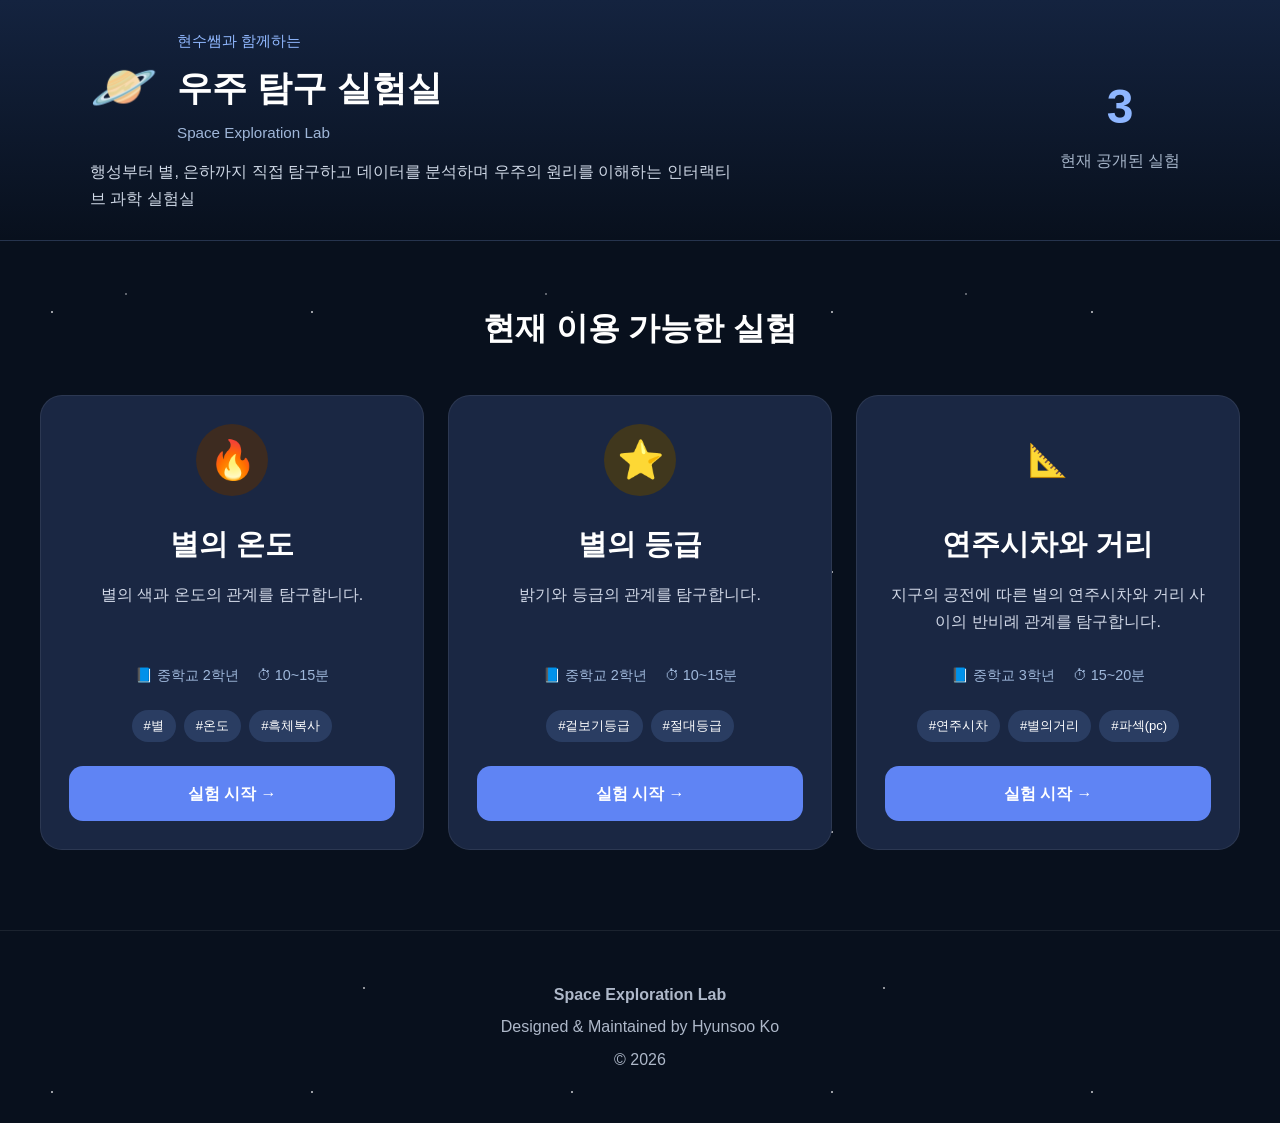
==== commit a58f4d11: "Update index.html" ====
--- a/index.html
+++ b/index.html
@@ -33,8 +33,8 @@
 
     <main class="container">
         <h2>현재 이용 가능한 실험</h2>
-        <section class="lab-grid">
-
+<!-- 기존: <section class="lab-grid"> -->
+<section class="lab-grid" style="display: grid !important; grid-template-columns: repeat(3, 1fr) !important; gap: 24px !important; width: 100% !important; max-width: 1200px !important; margin: 0 auto !important;">
             <!-- [실험 1] lab1.html 파일로 이동 링크 설정 -->
             <article class="lab-card">
                 <div class="icon temperature">🔥</div>
--- a/css/style.css
+++ b/css/style.css
@@ -118,31 +118,42 @@
 
 
 /* ===================================
-   3. CONTAINER & GRID (메인 가로 1열 레이아웃)
+/* ===================================
+   3. CONTAINER & GRID (메인 3열 카드 레이아웃)
 =================================== */
 
 .container{
-    width:min(1100px, 92%);
-    margin:70px auto;
-    /* 작은 화면에서 카드가 찌그러지지 않고 가로 스크롤되도록 설정 */
-    overflow-x: auto; 
+    width: min(1200px, 94%); /* 1100px -> 1200px로 조금 더 넓혀서 사각형 비율 확보 */
+    margin: 60px auto;
 }
 
 .container h2{
-    text-align:center;
-    font-size:2rem;
-    margin-bottom:40px;
-}
-
-/* 메인 페이지 전용 카드 그리드 레이아웃 (가로 1열 3개 고정) */
-#main-page .lab-grid {
+    text-align: center;
+    font-size: 2rem;
+    margin-bottom: 40px;
+}
+
+/* 메인 페이지 실험 카드 그리드: PC에서는 가로 3개 사각형 균등 배치 */
+.lab-grid {
     display: grid;
-    grid-template-columns: repeat(3, 1fr) !important; /* 무조건 가로 3등분 고정 */
+    grid-template-columns: repeat(3, 1fr); /* 무조건 가로 3열 */
     gap: 24px;
     width: 100%;
-    min-width: 800px; /* 모바일 등 작은 화면에서의 레이아웃 파괴 방지 */
-}
-
+}
+
+/* 태블릿 화면 (화면 너비 1024px 이하일 때 2열로 자동 정렬) */
+@media (max-width: 1024px) {
+    .lab-grid {
+        grid-template-columns: repeat(2, 1fr);
+    }
+}
+
+/* 모바일 스마트폰 화면 (화면 너비 640px 이하일 때 1열) */
+@media (max-width: 640px) {
+    .lab-grid {
+        grid-template-columns: 1fr;
+    }
+}
 
 /* ===================================
    4. CARD (실험 카드 디자인)
